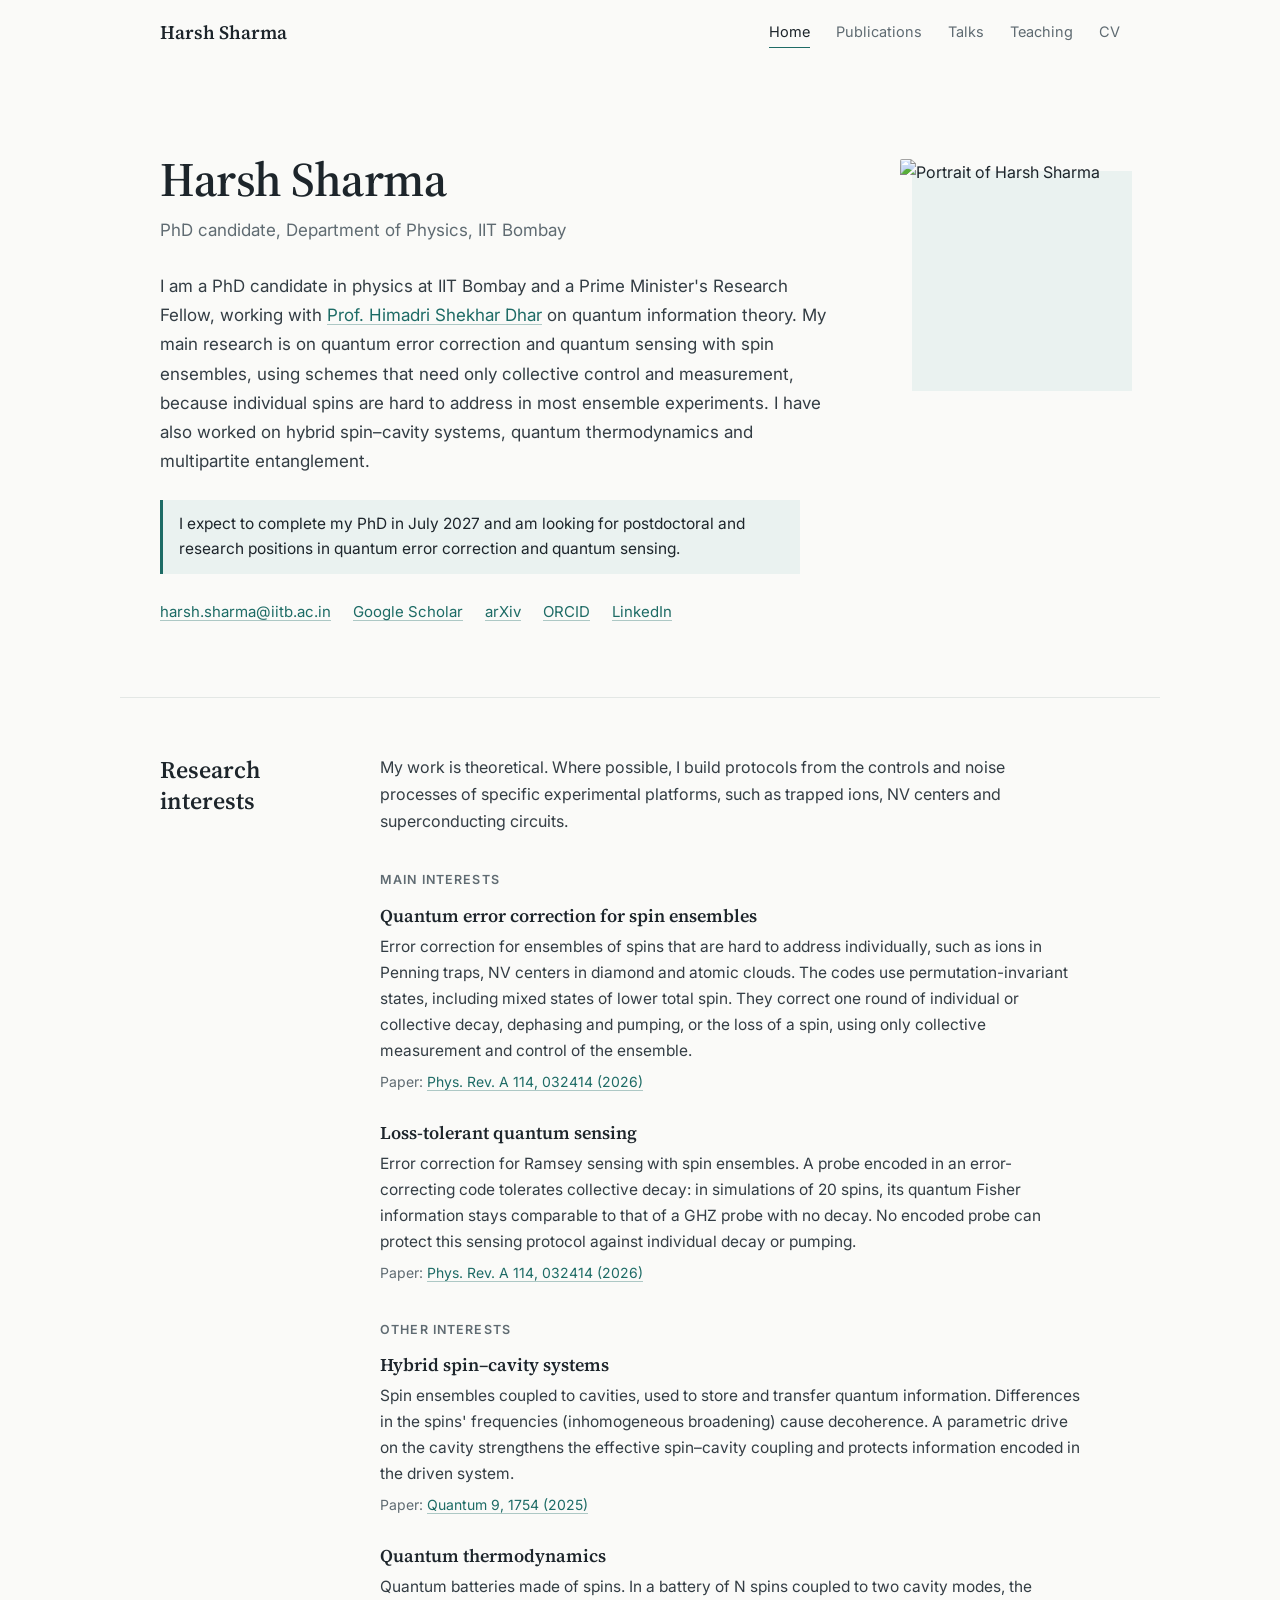
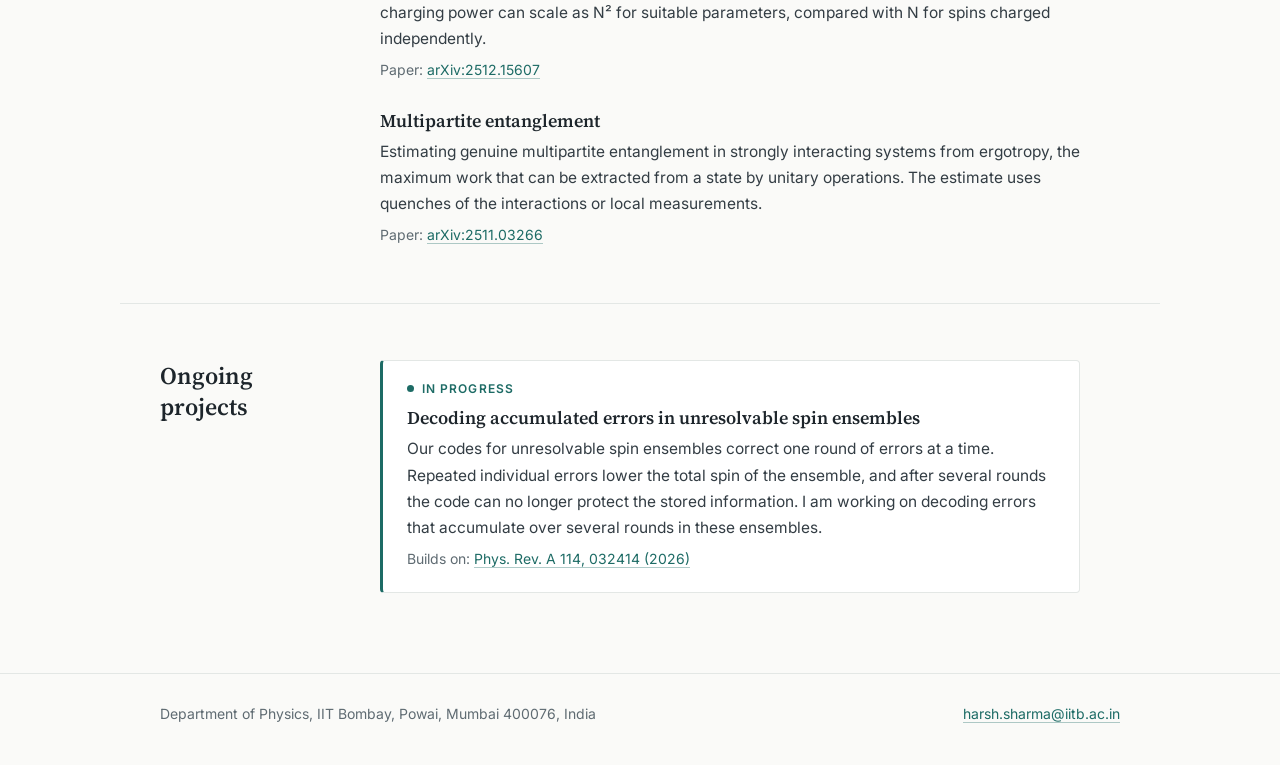
==== index.html @ c67d6343 "Restructure the site into pages and add a downloadable CV - Split the single page into index, public" ====
<!doctype html>
<html lang="en">
<head>
  <meta charset="utf-8">
  <meta name="viewport" content="width=device-width,initial-scale=1">
  <title>Harsh Sharma · Quantum information theory · IIT Bombay</title>
  <meta name="description" content="Harsh Sharma, PhD candidate in physics at IIT Bombay, working in quantum information theory on quantum error correction and quantum sensing with spin ensembles.">
  <link rel="canonical" href="https://harshsharma-q.github.io/portfolio/">
  <meta property="og:type" content="profile">
  <meta property="og:title" content="Harsh Sharma · Quantum information theory">
  <meta property="og:description" content="PhD candidate in physics at IIT Bombay, working on quantum error correction and quantum sensing with spin ensembles.">
  <meta property="og:url" content="https://harshsharma-q.github.io/portfolio/">
  <meta property="og:image" content="https://harshsharma-q.github.io/portfolio/assets/og.png">
  <meta name="twitter:card" content="summary_large_image">
  <link rel="icon" href="assets/harsh-sharma.jpg" type="image/jpeg">
  <link rel="preconnect" href="https://fonts.googleapis.com">
  <link rel="preconnect" href="https://fonts.gstatic.com" crossorigin>
  <link rel="stylesheet" href="https://fonts.googleapis.com/css2?family=Inter:wght@400;500;600&family=Source+Serif+4:opsz,wght@8..60,400;8..60,600&display=swap">
  <link rel="stylesheet" href="assets/site.css?v=20261018b">
  <noscript><style>main.is-loading { opacity: 1; }</style></noscript>
</head>
<body data-page="home">
  <a class="skip-link" href="#main">Skip to content</a>
  <header class="site-header" id="site-header"></header>

  <main id="main" class="is-loading">
    <section class="wrap intro" id="about" aria-labelledby="profile-name">
      <div class="intro-text">
        <h1 id="profile-name">Harsh Sharma</h1>
        <p class="role" id="profile-title">PhD candidate, Department of Physics, IIT Bombay</p>
        <div class="bio" id="profile-bio"></div>
        <p class="availability" id="profile-availability" hidden></p>
        <ul class="profile-links" id="profile-links" aria-label="Contact and profiles"></ul>
      </div>
      <figure class="portrait" id="profile-portrait" hidden><img id="profile-photo" alt="" width="220" height="220"></figure>
    </section>

    <section class="wrap section" id="research" aria-labelledby="research-heading">
      <h2 id="research-heading">Research interests</h2>
      <div class="section-body" id="research-list"></div>
    </section>

    <section class="wrap section" id="projects" aria-labelledby="projects-heading">
      <h2 id="projects-heading">Ongoing projects</h2>
      <div class="section-body" id="project-list"></div>
    </section>
  </main>

  <footer class="site-footer" id="contact"></footer>

  <noscript><p class="wrap noscript">This page needs JavaScript to show its content. Contact: harsh.sharma@iitb.ac.in</p></noscript>
  <script src="assets/content.js?v=20261018b"></script>
  <script src="assets/sheet-config.js?v=20261018b"></script>
  <script src="assets/publications.js?v=20261018b"></script>
  <script src="assets/site-data.js?v=20261018b"></script>
  <script src="assets/site.js?v=20261018b"></script>
</body>
</html>
---- assets/site.css ----
:root {
  --bg: #fafaf8;
  --text: #1d252b;
  --body: #333d44;
  --muted: #5f6b72;
  --line: #e3e7e5;
  --accent: #1d6b65;
  --accent-soft: #eaf2f0;
  --serif: "Source Serif 4", Georgia, "Times New Roman", serif;
  --sans: "Inter", system-ui, -apple-system, "Segoe UI", Roboto, sans-serif;
  --max: 1040px;
  --pad: clamp(20px, 4vw, 40px);
}

* { box-sizing: border-box; }
html { scroll-behavior: smooth; -webkit-text-size-adjust: 100%; }
body { margin: 0; background: var(--bg); color: var(--text); font: 16px/1.65 var(--sans); -webkit-font-smoothing: antialiased; }
[hidden] { display: none !important; }
a { color: var(--accent); text-decoration: underline; text-decoration-color: rgba(29, 107, 101, .35); text-decoration-thickness: 1px; text-underline-offset: 3px; }
a:hover { text-decoration-color: currentColor; }
a:focus-visible, button:focus-visible { outline: 2px solid var(--accent); outline-offset: 3px; border-radius: 2px; }
h1, h2, h3 { margin: 0; color: var(--text); }
.wrap { width: 100%; max-width: var(--max); margin: 0 auto; padding-left: var(--pad); padding-right: var(--pad); }
.skip-link { position: absolute; left: -999px; top: 8px; z-index: 30; padding: 8px 12px; background: var(--text); color: #fff; }
.skip-link:focus { left: 8px; }

/* Header */
.site-header { position: sticky; top: 0; z-index: 20; background: rgba(250, 250, 248, .94); border-bottom: 1px solid transparent; backdrop-filter: saturate(1.2) blur(10px); transition: border-color .2s ease; }
.site-header.scrolled { border-bottom-color: var(--line); }
.header-inner { min-height: 64px; display: flex; flex-wrap: wrap; align-items: center; justify-content: space-between; gap: 6px 24px; }
.site-name { color: var(--text); font: 600 19px/1.2 var(--serif); text-decoration: none; }
.site-header nav { display: flex; flex-wrap: wrap; gap: 4px 26px; }
.site-header nav a { padding: 4px 0; border-bottom: 1.5px solid transparent; color: var(--muted); font-size: 14.5px; text-decoration: none; }
.site-header nav a:hover, .site-header nav a[aria-current] { border-bottom-color: var(--accent); color: var(--text); }

/* Intro */
main { transition: opacity .25s ease; }
main.is-loading { opacity: 0; }
.intro { padding-top: clamp(48px, 8vw, 88px); padding-bottom: clamp(48px, 7vw, 72px); display: grid; grid-template-columns: minmax(0, 1fr) 220px; gap: clamp(36px, 6vw, 72px); align-items: start; }
.intro h1 { font: 600 clamp(36px, 5vw, 48px)/1.1 var(--serif); letter-spacing: -.01em; }
.role { margin: 10px 0 28px; color: var(--muted); font-size: 17px; }
.bio p { max-width: 64ch; margin: 0 0 16px; color: var(--body); font-size: 17px; line-height: 1.72; }
.availability { max-width: 64ch; margin: 24px 0 0; padding: 12px 16px; border-left: 3px solid var(--accent); background: var(--accent-soft); color: var(--text); font-size: 15.5px; line-height: 1.6; }
.profile-links { margin: 26px 0 0; padding: 0; display: flex; flex-wrap: wrap; gap: 8px 22px; list-style: none; font-size: 15px; }
.portrait { position: relative; margin: 6px 0 0; }
.portrait::before { position: absolute; inset: 12px -12px -12px 12px; background: var(--accent-soft); content: ""; }
.portrait img { position: relative; display: block; width: 100%; height: auto; aspect-ratio: 1; object-fit: cover; border-radius: 2px; }

/* Page titles (all pages except home) */
.page-intro { padding-top: clamp(40px, 7vw, 72px); padding-bottom: clamp(32px, 5vw, 48px); }
.page-intro h1 { font: 600 clamp(32px, 4.4vw, 42px)/1.15 var(--serif); letter-spacing: -.01em; }
.page-lead { max-width: 64ch; margin: 14px 0 0; color: var(--muted); font-size: 16px; }
.download-link { display: inline-block; padding: 9px 16px; border: 1px solid var(--accent); border-radius: 3px; font-weight: 500; text-decoration: none; }
.download-link:hover { background: var(--accent-soft); }

/* Sections */
.section { padding-top: 56px; padding-bottom: 56px; display: grid; grid-template-columns: 180px minmax(0, 1fr); gap: 40px; border-top: 1px solid var(--line); scroll-margin-top: 64px; }
.section > h2 { position: sticky; top: 96px; align-self: start; font: 600 24px/1.3 var(--serif); }
.subhead { margin: 36px 0 14px; color: var(--muted); font: 600 12.5px/1.4 var(--sans); letter-spacing: .09em; text-transform: uppercase; }
.section-body > .subhead:first-child { margin-top: 0; }
.lead, .section-lead { max-width: 68ch; margin: 0 0 8px; color: var(--body); font-size: 16px; line-height: 1.7; }
.section-lead { margin-bottom: 16px; color: var(--muted); font-size: 15.5px; }
.placeholder-note { margin: 0; color: var(--muted); font-style: italic; }
.entry-year { color: var(--muted); font-size: 14px; font-variant-numeric: tabular-nums; }
.entry-links { display: inline-flex; flex-wrap: wrap; gap: 4px 16px; font-size: 14px; }
.entry-links a, .link-button { white-space: nowrap; }
.link-button { padding: 0; border: 0; background: none; color: var(--accent); font: inherit; font-size: 14px; text-decoration: underline; text-decoration-color: rgba(29, 107, 101, .35); text-underline-offset: 3px; cursor: pointer; }
.link-button:hover { text-decoration-color: currentColor; }

/* Research interests and ongoing projects */
.interest, .project { max-width: 70ch; }
.interest + .interest { margin-top: 26px; }
.project { padding: 20px 24px 22px; border: 1px solid var(--line); border-left: 3px solid var(--accent); border-radius: 4px; background: #fff; }
.project + .project { margin-top: 16px; }
.project .project-status { display: flex; align-items: center; gap: 8px; margin: 0 0 8px; color: var(--accent); font: 600 12px/1.4 var(--sans); letter-spacing: .09em; text-transform: uppercase; }
.project .project-status::before { width: 7px; height: 7px; border-radius: 50%; background: currentColor; content: ""; }
.interest h3, .interest h4, .project h3 { margin: 0; color: var(--text); font: 600 18px/1.4 var(--serif); }
.interest p, .project p { margin: 6px 0 0; color: var(--body); font-size: 15.5px; line-height: 1.68; }
.interest .refs, .project .refs { color: var(--muted); font-size: 14px; }

/* Publications */
.entry { display: grid; grid-template-columns: 56px minmax(0, 1fr); gap: 16px; }
.pub { padding-bottom: 28px; margin-bottom: 28px; border-bottom: 1px solid var(--line); }
.pub:last-child { margin-bottom: 0; padding-bottom: 0; border-bottom: 0; }
.pub .entry-year { padding-top: 3px; }
.pub h3 { font: 600 19.5px/1.38 var(--serif); }
.pub h3 a { color: var(--text); text-decoration: none; }
.pub h3 a:hover { color: var(--accent); }
.pub-authors { margin: 6px 0 0; color: var(--muted); font-size: 15px; }
.pub-authors strong { color: var(--text); font-weight: 600; }
.pub-venue { margin: 2px 0 0; color: var(--muted); font-size: 15px; font-style: italic; }
.pub-summary { max-width: 70ch; margin: 12px 0 0; color: var(--body); font-size: 15.5px; line-height: 1.68; }
.pub .entry-links { margin: 10px 0 0; display: flex; }

/* Talks */
.talk + .talk { margin-top: 26px; }
.talk h3 { font: 600 18px/1.4 var(--serif); }
.talk ul, .compact { margin: 8px 0 0; padding: 0; list-style: none; }
.talk li, .compact li { padding: 6px 0; display: grid; grid-template-columns: 56px minmax(0, 1fr); gap: 16px; color: var(--body); font-size: 15.5px; line-height: 1.55; }
.talk li .entry-links { margin-left: 10px; }
.compact li small { display: block; margin-top: 2px; color: var(--muted); font-size: 14.5px; }
.compact.dated li { grid-template-columns: 120px minmax(0, 1fr); padding: 8px 0; }

/* Footer */
.site-footer { margin-top: 24px; border-top: 1px solid var(--line); }
.footer-inner { padding-top: 28px; padding-bottom: 40px; display: flex; flex-wrap: wrap; justify-content: space-between; gap: 8px 32px; color: var(--muted); font-size: 14px; }
.footer-inner p { margin: 0; }
.noscript { padding-top: 24px; color: var(--muted); }

@media (max-width: 860px) {
  .intro { grid-template-columns: 1fr; }
  .portrait { order: -1; width: 150px; }
  .portrait::before { inset: 8px -8px -8px 8px; }
  .section { grid-template-columns: 1fr; gap: 22px; padding-top: 44px; padding-bottom: 44px; }
  .section > h2 { position: static; }
}

@media (max-width: 560px) {
  .site-header { position: static; }
  .header-inner { min-height: 0; padding-top: 14px; padding-bottom: 6px; }
  .site-name { display: none; }
  .site-header nav { gap: 4px 20px; }
  .intro { padding-top: 28px; }
  .page-intro { padding-top: 28px; }
  .portrait { width: 120px; }
  .bio p { font-size: 16.5px; }
  .project { padding: 16px 18px 18px; }
  .entry, .talk li, .compact li, .compact.dated li { grid-template-columns: 1fr; gap: 2px; }
  .talk li .entry-links { margin-left: 0; display: flex; margin-top: 2px; }
}

@media (prefers-reduced-motion: reduce) {
  html { scroll-behavior: auto; }
  main, .site-header { transition: none; }
}

@media print {
  .site-header, .skip-link, .pub .entry-links, .talk .entry-links, .link-button, .download-link, [data-cv-item] { display: none !important; }
  main.is-loading { opacity: 1; }
  .section { break-inside: avoid-page; }
  a { color: inherit; text-decoration: none; }
}
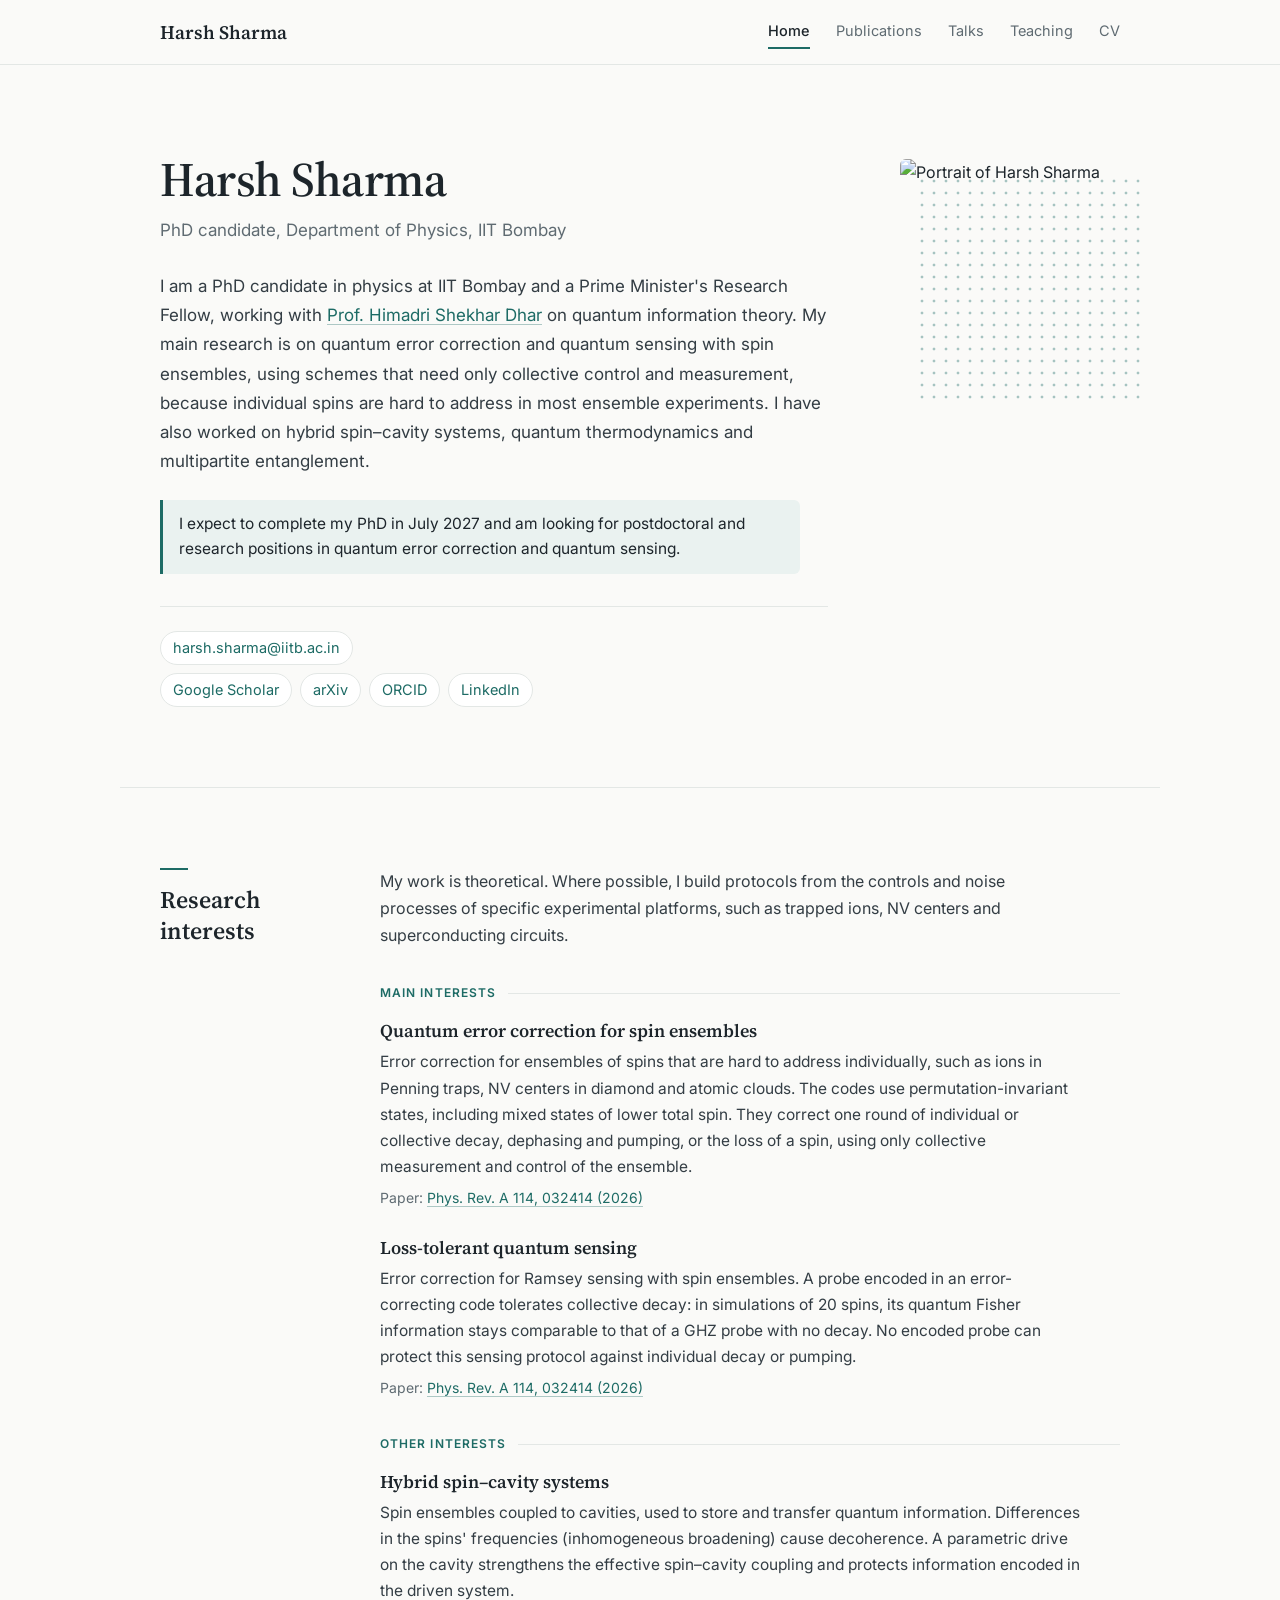
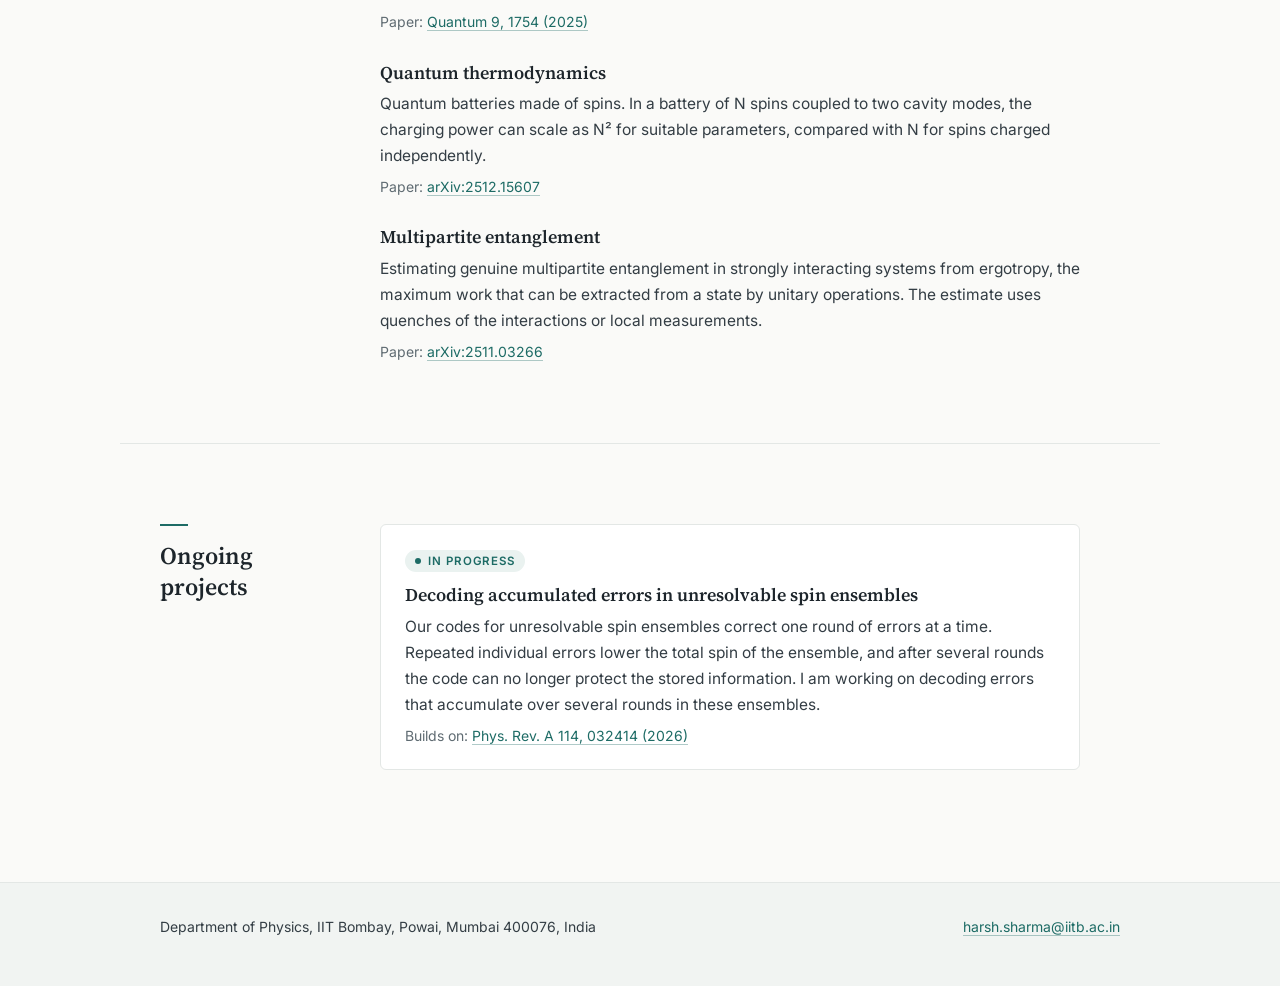
==== commit 8bef0641: "Add teaching, research visits, domain URLs and a light design pass - Teaching: one "Teaching assista" ====
--- a/index.html
+++ b/index.html
@@ -5,18 +5,18 @@
   <meta name="viewport" content="width=device-width,initial-scale=1">
   <title>Harsh Sharma · Quantum information theory · IIT Bombay</title>
   <meta name="description" content="Harsh Sharma, PhD candidate in physics at IIT Bombay, working in quantum information theory on quantum error correction and quantum sensing with spin ensembles.">
-  <link rel="canonical" href="https://harshsharma-q.github.io/portfolio/">
+  <link rel="canonical" href="https://harsh-sharma.in/">
   <meta property="og:type" content="profile">
   <meta property="og:title" content="Harsh Sharma · Quantum information theory">
   <meta property="og:description" content="PhD candidate in physics at IIT Bombay, working on quantum error correction and quantum sensing with spin ensembles.">
-  <meta property="og:url" content="https://harshsharma-q.github.io/portfolio/">
-  <meta property="og:image" content="https://harshsharma-q.github.io/portfolio/assets/og.png">
+  <meta property="og:url" content="https://harsh-sharma.in/">
+  <meta property="og:image" content="https://harsh-sharma.in/assets/og.png">
   <meta name="twitter:card" content="summary_large_image">
   <link rel="icon" href="assets/harsh-sharma.jpg" type="image/jpeg">
   <link rel="preconnect" href="https://fonts.googleapis.com">
   <link rel="preconnect" href="https://fonts.gstatic.com" crossorigin>
   <link rel="stylesheet" href="https://fonts.googleapis.com/css2?family=Inter:wght@400;500;600&family=Source+Serif+4:opsz,wght@8..60,400;8..60,600&display=swap">
-  <link rel="stylesheet" href="assets/site.css?v=20261018b">
+  <link rel="stylesheet" href="assets/site.css?v=20261018d">
   <noscript><style>main.is-loading { opacity: 1; }</style></noscript>
 </head>
 <body data-page="home">
@@ -49,10 +49,10 @@
   <footer class="site-footer" id="contact"></footer>
 
   <noscript><p class="wrap noscript">This page needs JavaScript to show its content. Contact: harsh.sharma@iitb.ac.in</p></noscript>
-  <script src="assets/content.js?v=20261018b"></script>
-  <script src="assets/sheet-config.js?v=20261018b"></script>
-  <script src="assets/publications.js?v=20261018b"></script>
-  <script src="assets/site-data.js?v=20261018b"></script>
-  <script src="assets/site.js?v=20261018b"></script>
+  <script src="assets/content.js?v=20261018d"></script>
+  <script src="assets/sheet-config.js?v=20261018d"></script>
+  <script src="assets/publications.js?v=20261018d"></script>
+  <script src="assets/site-data.js?v=20261018d"></script>
+  <script src="assets/site.js?v=20261018d"></script>
 </body>
 </html>
--- a/assets/site.css
+++ b/assets/site.css
@@ -1,13 +1,26 @@
 :root {
   --bg: #fafaf8;
+  --surface: #fff;
+  --band: #f1f4f2;
   --text: #1d252b;
   --body: #333d44;
   --muted: #5f6b72;
   --line: #e3e7e5;
+  --line-strong: #cfd8d5;
   --accent: #1d6b65;
   --accent-soft: #eaf2f0;
   --serif: "Source Serif 4", Georgia, "Times New Roman", serif;
   --sans: "Inter", system-ui, -apple-system, "Segoe UI", Roboto, sans-serif;
+  --radius: 6px;
+  /* Spacing scale; sections and cards use these so the pages keep one rhythm. */
+  --s1: 4px;
+  --s2: 8px;
+  --s3: 12px;
+  --s4: 16px;
+  --s5: 24px;
+  --s6: 32px;
+  --s7: 48px;
+  --section-y: clamp(48px, 7vw, 80px);
   --max: 1040px;
   --pad: clamp(20px, 4vw, 40px);
 }
@@ -16,7 +29,7 @@
 html { scroll-behavior: smooth; -webkit-text-size-adjust: 100%; }
 body { margin: 0; background: var(--bg); color: var(--text); font: 16px/1.65 var(--sans); -webkit-font-smoothing: antialiased; }
 [hidden] { display: none !important; }
-a { color: var(--accent); text-decoration: underline; text-decoration-color: rgba(29, 107, 101, .35); text-decoration-thickness: 1px; text-underline-offset: 3px; }
+a { color: var(--accent); text-decoration: underline; text-decoration-color: rgba(29, 107, 101, .35); text-decoration-thickness: 1px; text-underline-offset: 3px; transition: color .15s ease, text-decoration-color .15s ease, background-color .15s ease, border-color .15s ease; }
 a:hover { text-decoration-color: currentColor; }
 a:focus-visible, button:focus-visible { outline: 2px solid var(--accent); outline-offset: 3px; border-radius: 2px; }
 h1, h2, h3 { margin: 0; color: var(--text); }
@@ -24,64 +37,87 @@
 .skip-link { position: absolute; left: -999px; top: 8px; z-index: 30; padding: 8px 12px; background: var(--text); color: #fff; }
 .skip-link:focus { left: 8px; }
 
-/* Header */
-.site-header { position: sticky; top: 0; z-index: 20; background: rgba(250, 250, 248, .94); border-bottom: 1px solid transparent; backdrop-filter: saturate(1.2) blur(10px); transition: border-color .2s ease; }
-.site-header.scrolled { border-bottom-color: var(--line); }
+/* Header: hairline rule, name, navigation */
+.site-header { position: sticky; top: 0; z-index: 20; background: rgba(250, 250, 248, .94); border-bottom: 1px solid var(--line); backdrop-filter: saturate(1.2) blur(10px); transition: box-shadow .2s ease; }
+.site-header.scrolled { box-shadow: 0 1px 10px rgba(29, 37, 43, .05); }
 .header-inner { min-height: 64px; display: flex; flex-wrap: wrap; align-items: center; justify-content: space-between; gap: 6px 24px; }
 .site-name { color: var(--text); font: 600 19px/1.2 var(--serif); text-decoration: none; }
+.site-name:hover { color: var(--accent); }
 .site-header nav { display: flex; flex-wrap: wrap; gap: 4px 26px; }
-.site-header nav a { padding: 4px 0; border-bottom: 1.5px solid transparent; color: var(--muted); font-size: 14.5px; text-decoration: none; }
-.site-header nav a:hover, .site-header nav a[aria-current] { border-bottom-color: var(--accent); color: var(--text); }
+.site-header nav a { padding: 4px 0; border-bottom: 2px solid transparent; color: var(--muted); font-size: 14.5px; text-decoration: none; }
+.site-header nav a:hover { border-bottom-color: var(--line-strong); color: var(--text); }
+.site-header nav a[aria-current] { border-bottom-color: var(--accent); color: var(--text); font-weight: 500; }
 
 /* Intro */
 main { transition: opacity .25s ease; }
 main.is-loading { opacity: 0; }
-.intro { padding-top: clamp(48px, 8vw, 88px); padding-bottom: clamp(48px, 7vw, 72px); display: grid; grid-template-columns: minmax(0, 1fr) 220px; gap: clamp(36px, 6vw, 72px); align-items: start; }
+.intro { padding-top: clamp(48px, 8vw, 88px); padding-bottom: var(--section-y); display: grid; grid-template-columns: minmax(0, 1fr) 220px; gap: clamp(36px, 6vw, 72px); align-items: start; }
 .intro h1 { font: 600 clamp(36px, 5vw, 48px)/1.1 var(--serif); letter-spacing: -.01em; }
 .role { margin: 10px 0 28px; color: var(--muted); font-size: 17px; }
-.bio p { max-width: 64ch; margin: 0 0 16px; color: var(--body); font-size: 17px; line-height: 1.72; }
-.availability { max-width: 64ch; margin: 24px 0 0; padding: 12px 16px; border-left: 3px solid var(--accent); background: var(--accent-soft); color: var(--text); font-size: 15.5px; line-height: 1.6; }
-.profile-links { margin: 26px 0 0; padding: 0; display: flex; flex-wrap: wrap; gap: 8px 22px; list-style: none; font-size: 15px; }
+.bio p { max-width: 64ch; margin: 0 0 var(--s4); color: var(--body); font-size: 17px; line-height: 1.72; }
+.availability { max-width: 64ch; margin: var(--s5) 0 0; padding: var(--s3) var(--s4); border-left: 3px solid var(--accent); border-radius: 0 var(--radius) var(--radius) 0; background: var(--accent-soft); color: var(--text); font-size: 15.5px; line-height: 1.6; }
+.profile-links { margin: var(--s6) 0 0; padding: var(--s5) 0 0; display: flex; flex-wrap: wrap; gap: var(--s1) var(--s2); border-top: 1px solid var(--line); list-style: none; font-size: 14.5px; }
+/* Email and CV on the first row, the profiles on the next. The empty item breaks the line;
+   the 4px row gap on each side of it adds up to the 8px spacing between chips. */
+.profile-links::after { flex-basis: 100%; order: 1; content: ""; }
+.profile-links [data-cv-item] ~ li { order: 2; }
+.profile-links a { display: inline-block; padding: var(--s1) var(--s3); border: 1px solid var(--line); border-radius: 999px; background: var(--surface); text-decoration: none; }
+.profile-links a:hover { border-color: var(--accent); background: var(--accent-soft); }
+/* A lattice of teal dots behind the portrait. */
 .portrait { position: relative; margin: 6px 0 0; }
-.portrait::before { position: absolute; inset: 12px -12px -12px 12px; background: var(--accent-soft); content: ""; }
-.portrait img { position: relative; display: block; width: 100%; height: auto; aspect-ratio: 1; object-fit: cover; border-radius: 2px; }
+.portrait::before { position: absolute; inset: 18px -22px -22px 18px; background: radial-gradient(circle, rgba(29, 107, 101, .38) 1.2px, transparent 1.7px) -2px -2px / 12px 12px; content: ""; }
+.portrait img { position: relative; display: block; width: 100%; height: auto; aspect-ratio: 1; object-fit: cover; border-radius: var(--radius); }
 
 /* Page titles (all pages except home) */
 .page-intro { padding-top: clamp(40px, 7vw, 72px); padding-bottom: clamp(32px, 5vw, 48px); }
-.page-intro h1 { font: 600 clamp(32px, 4.4vw, 42px)/1.15 var(--serif); letter-spacing: -.01em; }
+.page-intro h1 { font: 600 clamp(36px, 5vw, 46px)/1.12 var(--serif); letter-spacing: -.01em; }
 .page-lead { max-width: 64ch; margin: 14px 0 0; color: var(--muted); font-size: 16px; }
-.download-link { display: inline-block; padding: 9px 16px; border: 1px solid var(--accent); border-radius: 3px; font-weight: 500; text-decoration: none; }
-.download-link:hover { background: var(--accent-soft); }
-
-/* Sections */
-.section { padding-top: 56px; padding-bottom: 56px; display: grid; grid-template-columns: 180px minmax(0, 1fr); gap: 40px; border-top: 1px solid var(--line); scroll-margin-top: 64px; }
+.download-link { display: inline-block; padding: 9px var(--s4); border: 1px solid var(--accent); border-radius: var(--radius); background: var(--surface); font-weight: 500; text-decoration: none; }
+.download-link:hover { background: var(--accent); color: #fff; }
+
+/* Sections: a short teal rule marks each heading */
+.section { padding-top: var(--section-y); padding-bottom: var(--section-y); display: grid; grid-template-columns: 180px minmax(0, 1fr); gap: 40px; border-top: 1px solid var(--line); scroll-margin-top: 64px; }
 .section > h2 { position: sticky; top: 96px; align-self: start; font: 600 24px/1.3 var(--serif); }
-.subhead { margin: 36px 0 14px; color: var(--muted); font: 600 12.5px/1.4 var(--sans); letter-spacing: .09em; text-transform: uppercase; }
+.section > h2::before { display: block; width: 28px; height: 2px; margin: 0 0 14px; background: var(--accent); content: ""; }
+.subhead { margin: 36px 0 var(--s4); display: flex; align-items: center; gap: var(--s3); color: var(--accent); font: 600 12px/1.4 var(--sans); letter-spacing: .09em; text-transform: uppercase; }
+.subhead::after { flex: 1; height: 1px; background: var(--line); content: ""; }
 .section-body > .subhead:first-child { margin-top: 0; }
-.lead, .section-lead { max-width: 68ch; margin: 0 0 8px; color: var(--body); font-size: 16px; line-height: 1.7; }
-.section-lead { margin-bottom: 16px; color: var(--muted); font-size: 15.5px; }
+.lead, .section-lead { max-width: 68ch; margin: 0 0 var(--s2); color: var(--body); font-size: 16px; line-height: 1.7; }
+.section-lead { margin-bottom: 20px; color: var(--muted); font-size: 15.5px; }
 .placeholder-note { margin: 0; color: var(--muted); font-style: italic; }
-.entry-year { color: var(--muted); font-size: 14px; font-variant-numeric: tabular-nums; }
-.entry-links { display: inline-flex; flex-wrap: wrap; gap: 4px 16px; font-size: 14px; }
-.entry-links a, .link-button { white-space: nowrap; }
-.link-button { padding: 0; border: 0; background: none; color: var(--accent); font: inherit; font-size: 14px; text-decoration: underline; text-decoration-color: rgba(29, 107, 101, .35); text-underline-offset: 3px; cursor: pointer; }
-.link-button:hover { text-decoration-color: currentColor; }
+.teaching-group + .teaching-group { margin-top: var(--s6); }
+.teaching-group h3 { margin: 0 0 var(--s3); color: var(--text); font: 600 18px/1.4 var(--serif); }
+.teaching-group h3 + .section-lead { margin: calc(-1 * var(--s2)) 0 var(--s3); }
+.entry-year { color: var(--muted); font-size: 14px; font-weight: 500; font-variant-numeric: tabular-nums; }
+
+/* Pills (categorical labels: talk type, project status) and link buttons */
+.pill { display: inline-block; padding: 1px var(--s2); border-radius: 999px; background: var(--accent-soft); color: var(--accent); font-size: 12.5px; font-weight: 500; line-height: 1.6; letter-spacing: .01em; white-space: nowrap; }
+.entry-links { display: inline-flex; flex-wrap: wrap; gap: 6px; font-size: 13px; }
+.entry-links a, .link-button { display: inline-block; padding: 2px 10px; border: 1px solid var(--line); border-radius: 4px; background: var(--surface); color: var(--accent); font: 500 13px/1.6 var(--sans); text-decoration: none; white-space: nowrap; cursor: pointer; transition: background-color .15s ease, border-color .15s ease; }
+.entry-links a:hover, .link-button:hover { border-color: var(--accent); background: var(--accent-soft); }
+.entry-links a:focus-visible, .link-button:focus-visible { border-radius: 4px; }
+.profile-links a:focus-visible { border-radius: 999px; }
+.download-link:focus-visible { border-radius: var(--radius); }
+
+/* Cards: one white card per publication list, talk group, project or dated list */
+.pub-list, .talk, .project, .compact { border: 1px solid var(--line); border-radius: var(--radius); background: var(--surface); }
 
 /* Research interests and ongoing projects */
 .interest, .project { max-width: 70ch; }
 .interest + .interest { margin-top: 26px; }
-.project { padding: 20px 24px 22px; border: 1px solid var(--line); border-left: 3px solid var(--accent); border-radius: 4px; background: #fff; }
-.project + .project { margin-top: 16px; }
-.project .project-status { display: flex; align-items: center; gap: 8px; margin: 0 0 8px; color: var(--accent); font: 600 12px/1.4 var(--sans); letter-spacing: .09em; text-transform: uppercase; }
-.project .project-status::before { width: 7px; height: 7px; border-radius: 50%; background: currentColor; content: ""; }
+.project { padding: 20px var(--s5) 22px; }
+.project + .project { margin-top: var(--s4); }
+.project .project-status { display: inline-flex; align-items: center; gap: 7px; margin: 0 0 10px; padding: 2px 10px; border-radius: 999px; background: var(--accent-soft); color: var(--accent); font: 600 11.5px/1.6 var(--sans); letter-spacing: .08em; text-transform: uppercase; }
+.project .project-status::before { width: 6px; height: 6px; border-radius: 50%; background: currentColor; content: ""; }
 .interest h3, .interest h4, .project h3 { margin: 0; color: var(--text); font: 600 18px/1.4 var(--serif); }
 .interest p, .project p { margin: 6px 0 0; color: var(--body); font-size: 15.5px; line-height: 1.68; }
 .interest .refs, .project .refs { color: var(--muted); font-size: 14px; }
 
-/* Publications */
-.entry { display: grid; grid-template-columns: 56px minmax(0, 1fr); gap: 16px; }
-.pub { padding-bottom: 28px; margin-bottom: 28px; border-bottom: 1px solid var(--line); }
-.pub:last-child { margin-bottom: 0; padding-bottom: 0; border-bottom: 0; }
+/* Publications: rows divided by hairlines inside one card */
+.pub-list { padding: 0 var(--s5); }
+.entry { display: grid; grid-template-columns: 56px minmax(0, 1fr); gap: var(--s4); }
+.pub { padding: var(--s5) 0; }
+.pub + .pub { border-top: 1px solid var(--line); }
 .pub .entry-year { padding-top: 3px; }
 .pub h3 { font: 600 19.5px/1.38 var(--serif); }
 .pub h3 a { color: var(--text); text-decoration: none; }
@@ -89,54 +125,77 @@
 .pub-authors { margin: 6px 0 0; color: var(--muted); font-size: 15px; }
 .pub-authors strong { color: var(--text); font-weight: 600; }
 .pub-venue { margin: 2px 0 0; color: var(--muted); font-size: 15px; font-style: italic; }
-.pub-summary { max-width: 70ch; margin: 12px 0 0; color: var(--body); font-size: 15.5px; line-height: 1.68; }
-.pub .entry-links { margin: 10px 0 0; display: flex; }
-
-/* Talks */
-.talk + .talk { margin-top: 26px; }
+.pub .entry-links { margin: 14px 0 0; display: flex; }
+
+/* Talks: year, type pill, event, links */
+.talk { padding: 20px var(--s5) var(--s4); }
+.talk + .talk { margin-top: var(--s4); }
 .talk h3 { font: 600 18px/1.4 var(--serif); }
-.talk ul, .compact { margin: 8px 0 0; padding: 0; list-style: none; }
-.talk li, .compact li { padding: 6px 0; display: grid; grid-template-columns: 56px minmax(0, 1fr); gap: 16px; color: var(--body); font-size: 15.5px; line-height: 1.55; }
-.talk li .entry-links { margin-left: 10px; }
+.talk ul { margin: 10px 0 0; padding: 0; list-style: none; }
+.talk li, .compact li { padding: 6px 0; display: grid; grid-template-columns: 56px minmax(0, 1fr); gap: var(--s4); color: var(--body); font-size: 15.5px; line-height: 1.55; }
+.talk li { grid-template-columns: 56px 60px minmax(0, 1fr) auto; column-gap: var(--s3); }
+.talk li .entry-year { padding-top: 2px; }
+.talk li .pill { vertical-align: 1px; }
+.talk li .entry-links { align-self: start; justify-content: flex-end; }
+
+/* Dated lists (schools, teaching, CV): one card, rows divided by hairlines */
+.compact { margin: 0; padding: var(--s1) var(--s5); list-style: none; }
+.compact li { padding: 14px 0; }
+.compact li + li { border-top: 1px solid var(--line); }
+.compact li .entry-year { padding-top: 1px; }
 .compact li small { display: block; margin-top: 2px; color: var(--muted); font-size: 14.5px; }
-.compact.dated li { grid-template-columns: 120px minmax(0, 1fr); padding: 8px 0; }
-
-/* Footer */
-.site-footer { margin-top: 24px; border-top: 1px solid var(--line); }
-.footer-inner { padding-top: 28px; padding-bottom: 40px; display: flex; flex-wrap: wrap; justify-content: space-between; gap: 8px 32px; color: var(--muted); font-size: 14px; }
+.compact.dated li { grid-template-columns: 128px minmax(0, 1fr); }
+
+/* Footer band */
+.site-footer { margin-top: var(--s6); border-top: 1px solid var(--line); background: var(--band); }
+.footer-inner { padding-top: var(--s6); padding-bottom: var(--s7); display: flex; flex-wrap: wrap; justify-content: space-between; gap: var(--s2) var(--s6); color: var(--body); font-size: 14px; }
 .footer-inner p { margin: 0; }
-.noscript { padding-top: 24px; color: var(--muted); }
+.noscript { padding-top: var(--s5); color: var(--muted); }
 
 @media (max-width: 860px) {
   .intro { grid-template-columns: 1fr; }
   .portrait { order: -1; width: 150px; }
-  .portrait::before { inset: 8px -8px -8px 8px; }
-  .section { grid-template-columns: 1fr; gap: 22px; padding-top: 44px; padding-bottom: 44px; }
+  .portrait::before { inset: 12px -14px -14px 12px; }
+  .section { grid-template-columns: 1fr; gap: var(--s5); }
   .section > h2 { position: static; }
 }
 
 @media (max-width: 560px) {
   .site-header { position: static; }
-  .header-inner { min-height: 0; padding-top: 14px; padding-bottom: 6px; }
-  .site-name { display: none; }
-  .site-header nav { gap: 4px 20px; }
-  .intro { padding-top: 28px; }
-  .page-intro { padding-top: 28px; }
+  .header-inner { min-height: 0; padding-top: 14px; padding-bottom: var(--s2); }
+  .site-header nav { gap: var(--s1) 20px; }
+  .intro, .page-intro { padding-top: 28px; }
   .portrait { width: 120px; }
+  .portrait::before { inset: 10px -12px -12px 10px; }
   .bio p { font-size: 16.5px; }
-  .project { padding: 16px 18px 18px; }
-  .entry, .talk li, .compact li, .compact.dated li { grid-template-columns: 1fr; gap: 2px; }
-  .talk li .entry-links { margin-left: 0; display: flex; margin-top: 2px; }
+  /* Email and CV each on their own row, the profiles in two even columns. */
+  .profile-links { display: grid; grid-template-columns: repeat(2, minmax(0, 1fr)); gap: var(--s2) var(--s3); }
+  .profile-links::after { content: none; }
+  .profile-links li:first-child, .profile-links [data-cv-item] { grid-column: 1 / -1; }
+  .profile-links a { max-width: 100%; }
+  .project, .talk { padding: var(--s4) 14px; }
+  .pub-list { padding: 0 14px; }
+  .compact { padding: 2px 14px; }
+  .pub { padding: 18px 0; }
+  .entry, .compact li, .compact.dated li { grid-template-columns: 1fr; gap: var(--s1); }
+  .pub .entry-links { margin-top: var(--s3); }
+  .talk li { padding: var(--s2) 0; grid-template-columns: auto minmax(0, 1fr); gap: var(--s1) 10px; }
+  .talk li > :nth-child(n + 3) { grid-column: 1 / -1; }
+  .talk li .entry-links { margin-top: var(--s1); justify-content: flex-start; }
 }
 
 @media (prefers-reduced-motion: reduce) {
   html { scroll-behavior: auto; }
-  main, .site-header { transition: none; }
+  main, .site-header, a, .entry-links a, .link-button { transition: none; }
 }
 
 @media print {
   .site-header, .skip-link, .pub .entry-links, .talk .entry-links, .link-button, .download-link, [data-cv-item] { display: none !important; }
   main.is-loading { opacity: 1; }
   .section { break-inside: avoid-page; }
+  .section > h2::before, .portrait::before { display: none; }
+  .pub-list, .talk, .project, .compact { border: 0; padding-left: 0; padding-right: 0; background: none; }
+  .pill, .project .project-status { padding: 0; background: none; color: var(--muted); }
+  .site-footer { background: none; }
   a { color: inherit; text-decoration: none; }
 }
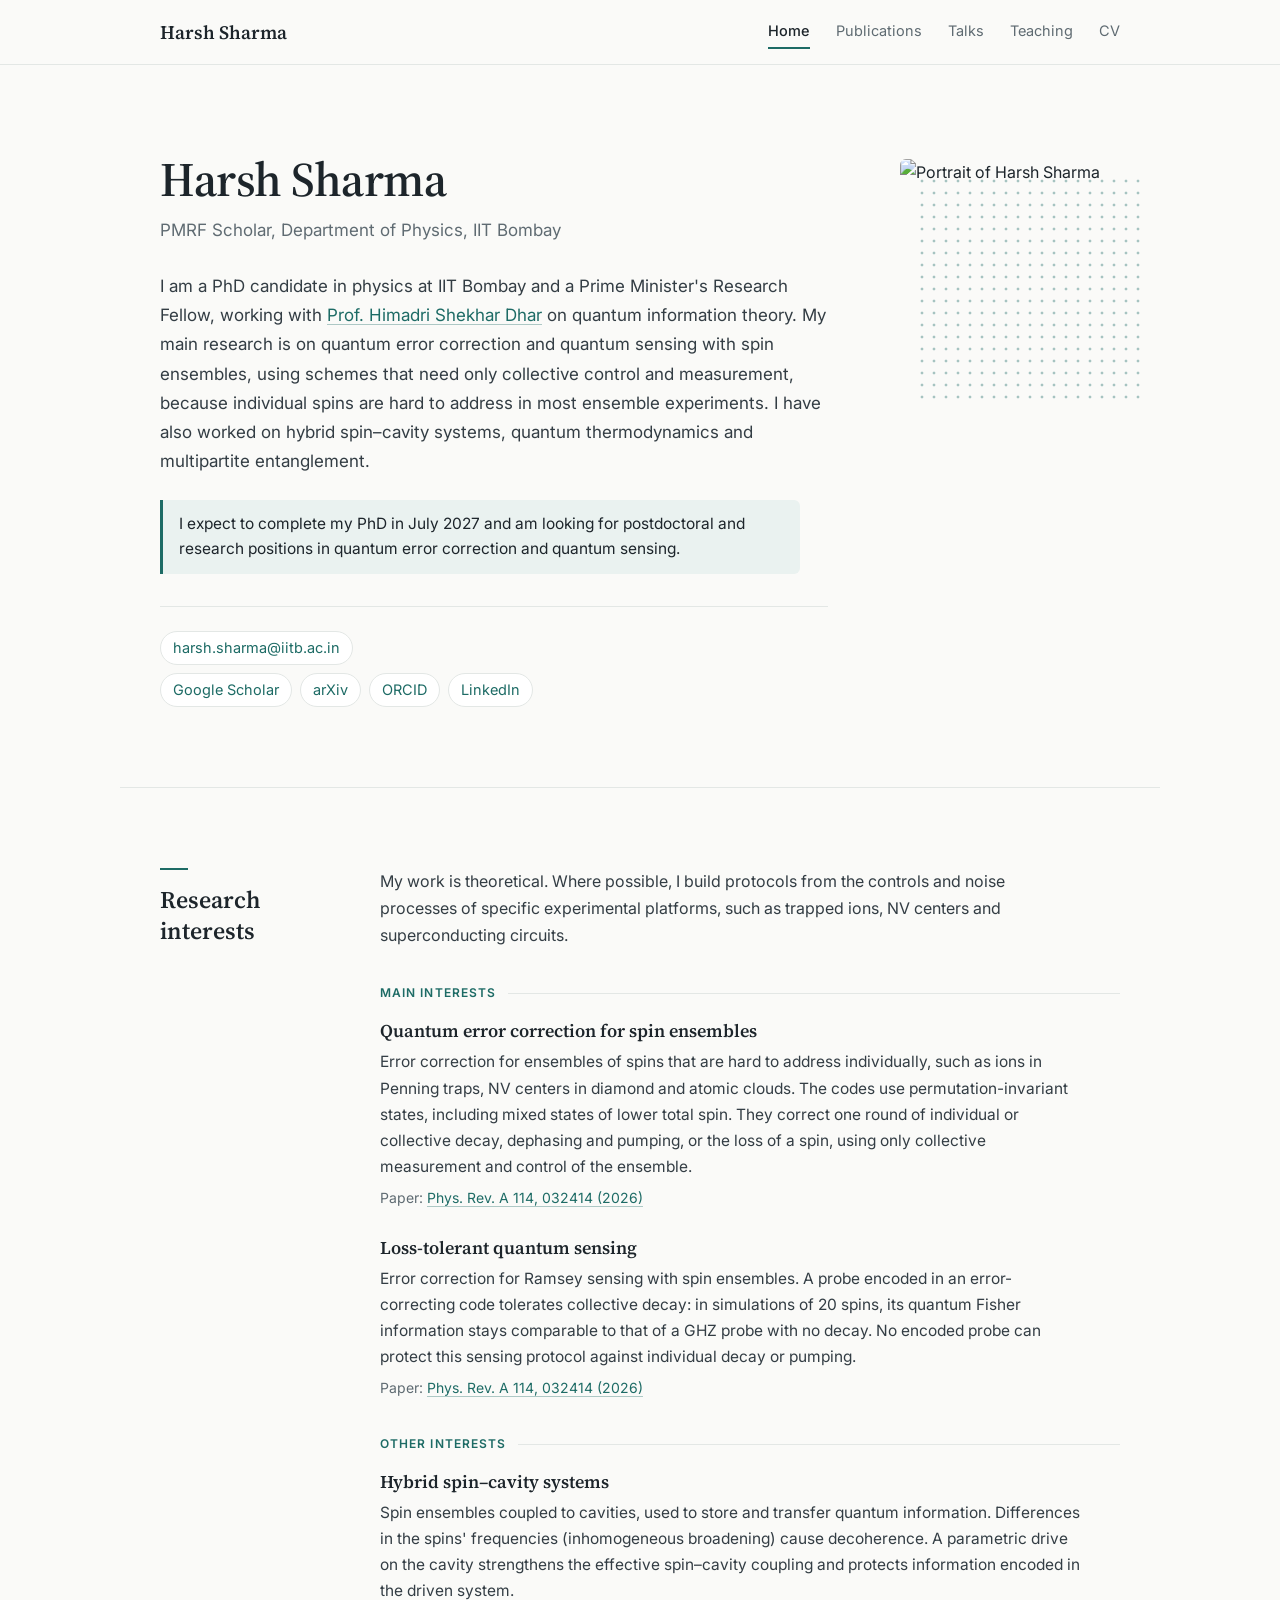
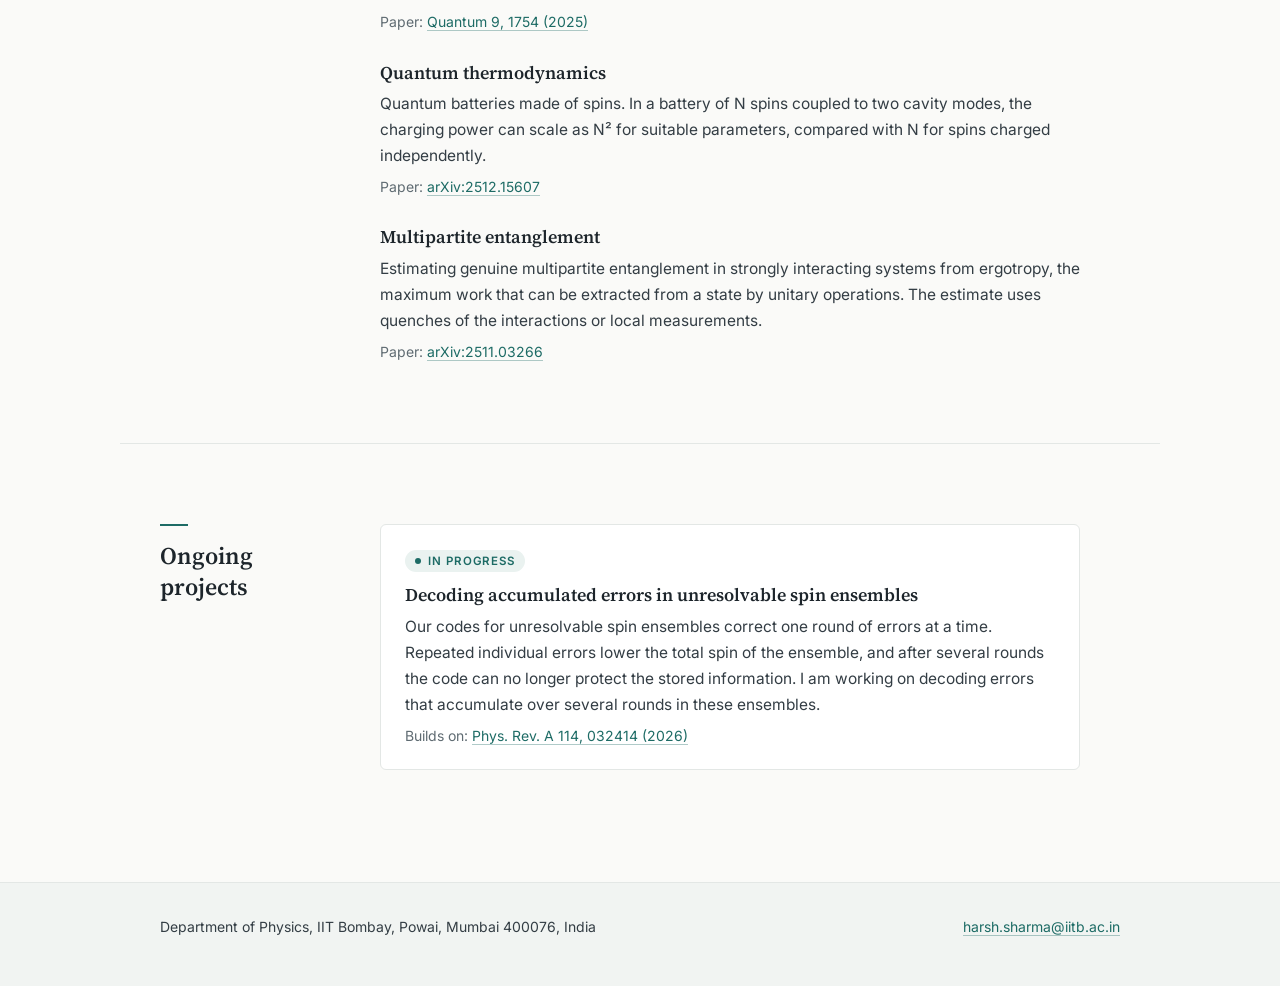
==== commit 201771db: "Use the PMRF Scholar title in the bundled profile Matches the Profile tab of the Sheet.  Co-Authored" ====
--- a/index.html
+++ b/index.html
@@ -16,7 +16,7 @@
   <link rel="preconnect" href="https://fonts.googleapis.com">
   <link rel="preconnect" href="https://fonts.gstatic.com" crossorigin>
   <link rel="stylesheet" href="https://fonts.googleapis.com/css2?family=Inter:wght@400;500;600&family=Source+Serif+4:opsz,wght@8..60,400;8..60,600&display=swap">
-  <link rel="stylesheet" href="assets/site.css?v=20261018d">
+  <link rel="stylesheet" href="assets/site.css?v=20261018e">
   <noscript><style>main.is-loading { opacity: 1; }</style></noscript>
 </head>
 <body data-page="home">
@@ -27,7 +27,7 @@
     <section class="wrap intro" id="about" aria-labelledby="profile-name">
       <div class="intro-text">
         <h1 id="profile-name">Harsh Sharma</h1>
-        <p class="role" id="profile-title">PhD candidate, Department of Physics, IIT Bombay</p>
+        <p class="role" id="profile-title">PMRF Scholar, Department of Physics, IIT Bombay</p>
         <div class="bio" id="profile-bio"></div>
         <p class="availability" id="profile-availability" hidden></p>
         <ul class="profile-links" id="profile-links" aria-label="Contact and profiles"></ul>
@@ -49,10 +49,10 @@
   <footer class="site-footer" id="contact"></footer>
 
   <noscript><p class="wrap noscript">This page needs JavaScript to show its content. Contact: harsh.sharma@iitb.ac.in</p></noscript>
-  <script src="assets/content.js?v=20261018d"></script>
-  <script src="assets/sheet-config.js?v=20261018d"></script>
-  <script src="assets/publications.js?v=20261018d"></script>
-  <script src="assets/site-data.js?v=20261018d"></script>
-  <script src="assets/site.js?v=20261018d"></script>
+  <script src="assets/content.js?v=20261018e"></script>
+  <script src="assets/sheet-config.js?v=20261018e"></script>
+  <script src="assets/publications.js?v=20261018e"></script>
+  <script src="assets/site-data.js?v=20261018e"></script>
+  <script src="assets/site.js?v=20261018e"></script>
 </body>
 </html>
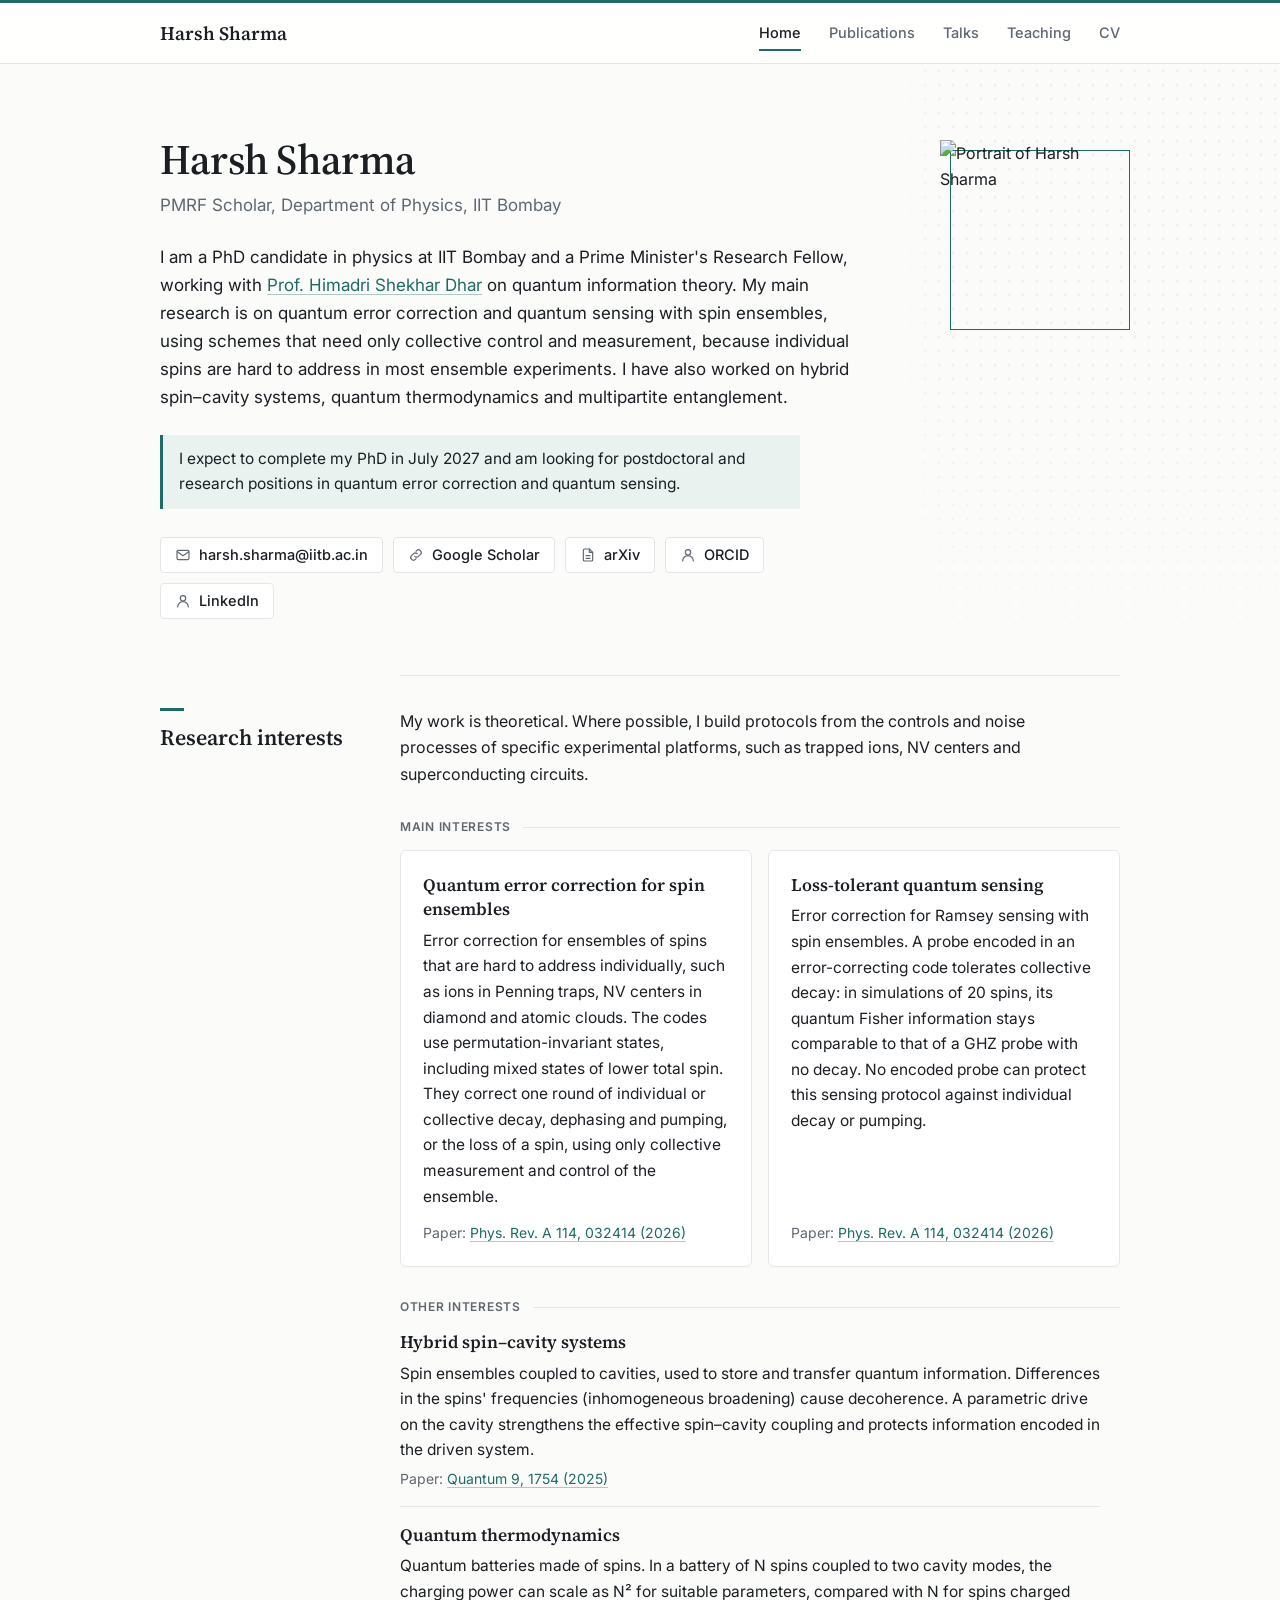
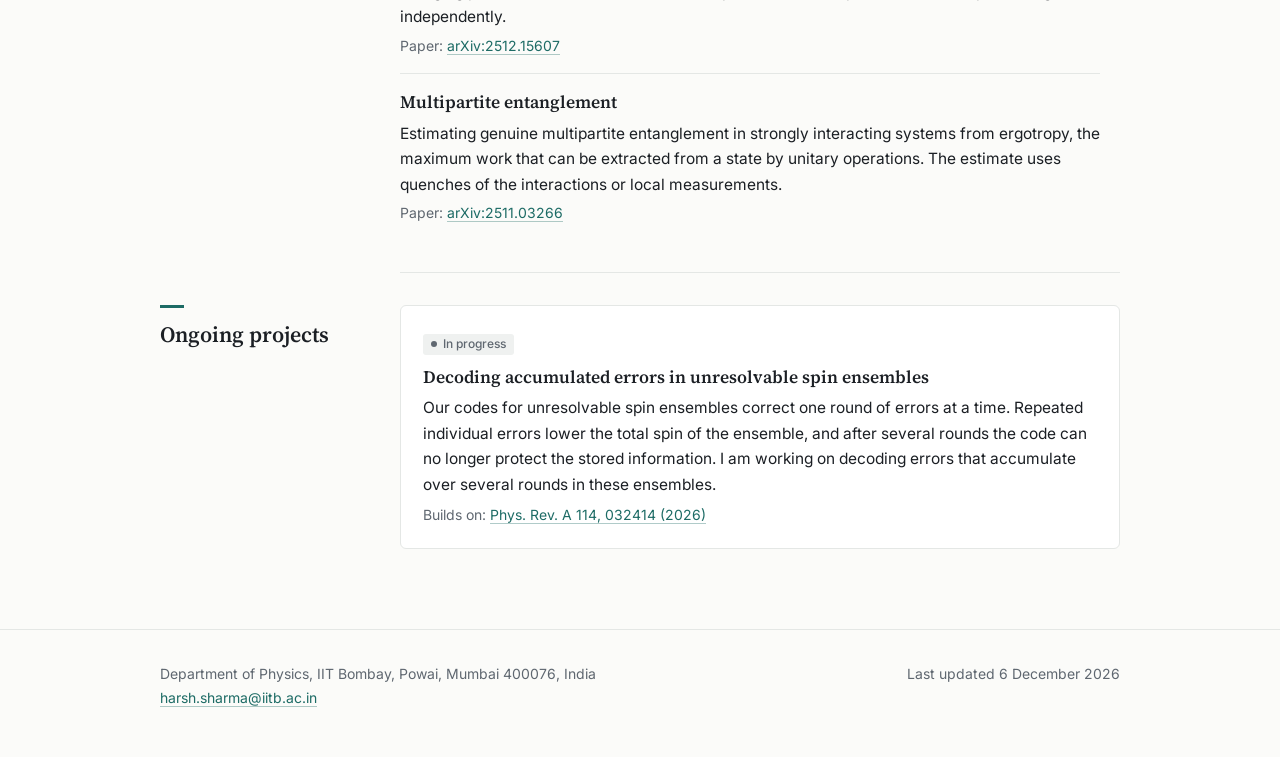
==== commit 177cb5f0: "Redesign the visual layer of the public pages - New palette as CSS variables with a matching dark mo" ====
--- a/index.html
+++ b/index.html
@@ -16,7 +16,7 @@
   <link rel="preconnect" href="https://fonts.googleapis.com">
   <link rel="preconnect" href="https://fonts.gstatic.com" crossorigin>
   <link rel="stylesheet" href="https://fonts.googleapis.com/css2?family=Inter:wght@400;500;600&family=Source+Serif+4:opsz,wght@8..60,400;8..60,600&display=swap">
-  <link rel="stylesheet" href="assets/site.css?v=20261018e">
+  <link rel="stylesheet" href="assets/site.css?v=20261020a">
   <noscript><style>main.is-loading { opacity: 1; }</style></noscript>
 </head>
 <body data-page="home">
@@ -49,10 +49,10 @@
   <footer class="site-footer" id="contact"></footer>
 
   <noscript><p class="wrap noscript">This page needs JavaScript to show its content. Contact: harsh.sharma@iitb.ac.in</p></noscript>
-  <script src="assets/content.js?v=20261018e"></script>
-  <script src="assets/sheet-config.js?v=20261018e"></script>
-  <script src="assets/publications.js?v=20261018e"></script>
-  <script src="assets/site-data.js?v=20261018e"></script>
-  <script src="assets/site.js?v=20261018e"></script>
+  <script src="assets/content.js?v=20261020a"></script>
+  <script src="assets/sheet-config.js?v=20261020a"></script>
+  <script src="assets/publications.js?v=20261020a"></script>
+  <script src="assets/site-data.js?v=20261020a"></script>
+  <script src="assets/site.js?v=20261020a"></script>
 </body>
 </html>
--- a/assets/site.css
+++ b/assets/site.css
@@ -1,201 +1,245 @@
 :root {
-  --bg: #fafaf8;
+  --bg: #fbfbf9;
   --surface: #fff;
-  --band: #f1f4f2;
-  --text: #1d252b;
-  --body: #333d44;
-  --muted: #5f6b72;
-  --line: #e3e7e5;
-  --line-strong: #cfd8d5;
+  --text: #1b1f24;
+  --secondary: #5f6770;
+  --rule: #e4e7e5;
   --accent: #1d6b65;
   --accent-soft: #eaf2f0;
+  --accent-strong: #14514c;
+  /* Derived from the palette above. */
+  --neutral-soft: #eff1f0;
+  --on-accent: #fff;
+  --header-bg: rgba(255, 255, 255, .86);
+  --dot: rgba(27, 31, 36, .055);
+  --frame: var(--accent);
+  --underline: rgba(29, 107, 101, .35);
+
   --serif: "Source Serif 4", Georgia, "Times New Roman", serif;
   --sans: "Inter", system-ui, -apple-system, "Segoe UI", Roboto, sans-serif;
+  /* Three heading sizes: page title, section heading, item title. */
+  --h1: 42px;
+  --h2: 22px;
+  --h3: 17.5px;
   --radius: 6px;
-  /* Spacing scale; sections and cards use these so the pages keep one rhythm. */
-  --s1: 4px;
-  --s2: 8px;
-  --s3: 12px;
-  --s4: 16px;
-  --s5: 24px;
-  --s6: 32px;
-  --s7: 48px;
-  --section-y: clamp(48px, 7vw, 80px);
+  --radius-sm: 4px;
+  --fast: 150ms ease;
   --max: 1040px;
   --pad: clamp(20px, 4vw, 40px);
+  --year-col: 72px;
+  --section-gap: 32px;
+  --header-h: 63px;
+}
+
+@media (prefers-color-scheme: dark) {
+  :root {
+    --bg: #101417;
+    --surface: #161b1f;
+    --text: #e6e8eb;
+    --secondary: #9aa3ab;
+    --rule: #283036;
+    --accent: #7cc4bd;
+    --accent-soft: #16302d;
+    --accent-strong: #a6dad4;
+    --neutral-soft: #1f262b;
+    --on-accent: #101417;
+    --header-bg: rgba(22, 27, 31, .86);
+    --dot: rgba(230, 232, 235, .06);
+    --frame: rgba(124, 196, 189, .55);
+    --underline: rgba(124, 196, 189, .4);
+  }
 }
 
 * { box-sizing: border-box; }
-html { scroll-behavior: smooth; -webkit-text-size-adjust: 100%; }
+html { -webkit-text-size-adjust: 100%; }
 body { margin: 0; background: var(--bg); color: var(--text); font: 16px/1.65 var(--sans); -webkit-font-smoothing: antialiased; }
 [hidden] { display: none !important; }
-a { color: var(--accent); text-decoration: underline; text-decoration-color: rgba(29, 107, 101, .35); text-decoration-thickness: 1px; text-underline-offset: 3px; transition: color .15s ease, text-decoration-color .15s ease, background-color .15s ease, border-color .15s ease; }
-a:hover { text-decoration-color: currentColor; }
-a:focus-visible, button:focus-visible { outline: 2px solid var(--accent); outline-offset: 3px; border-radius: 2px; }
-h1, h2, h3 { margin: 0; color: var(--text); }
+a { color: var(--accent); text-decoration: underline; text-decoration-color: var(--underline); text-decoration-thickness: 1px; text-underline-offset: 3px; transition: color var(--fast), text-decoration-color var(--fast), background-color var(--fast), border-color var(--fast); }
+a:hover { color: var(--accent-strong); text-decoration-color: currentColor; }
+:focus-visible { outline: 2px solid var(--accent); outline-offset: 2px; border-radius: 2px; }
+h1, h2, h3, h4 { margin: 0; color: var(--text); }
 .wrap { width: 100%; max-width: var(--max); margin: 0 auto; padding-left: var(--pad); padding-right: var(--pad); }
-.skip-link { position: absolute; left: -999px; top: 8px; z-index: 30; padding: 8px 12px; background: var(--text); color: #fff; }
+.skip-link { position: absolute; left: -999px; top: 8px; z-index: 30; padding: 8px 12px; background: var(--text); color: var(--bg); }
 .skip-link:focus { left: 8px; }
-
-/* Header: hairline rule, name, navigation */
-.site-header { position: sticky; top: 0; z-index: 20; background: rgba(250, 250, 248, .94); border-bottom: 1px solid var(--line); backdrop-filter: saturate(1.2) blur(10px); transition: box-shadow .2s ease; }
-.site-header.scrolled { box-shadow: 0 1px 10px rgba(29, 37, 43, .05); }
-.header-inner { min-height: 64px; display: flex; flex-wrap: wrap; align-items: center; justify-content: space-between; gap: 6px 24px; }
+.icon { flex: none; fill: none; stroke: currentColor; stroke-width: 1.75; stroke-linecap: round; stroke-linejoin: round; }
+
+/* Header: accent strip on top, white bar with a hairline, name left, navigation right */
+.site-header { position: sticky; top: 0; z-index: 20; border-top: 3px solid var(--accent); border-bottom: 1px solid var(--rule); background: var(--header-bg); -webkit-backdrop-filter: saturate(1.2) blur(10px); backdrop-filter: saturate(1.2) blur(10px); }
+.header-inner { min-height: 60px; display: flex; flex-wrap: wrap; align-items: center; justify-content: space-between; column-gap: 24px; }
 .site-name { color: var(--text); font: 600 19px/1.2 var(--serif); text-decoration: none; }
-.site-name:hover { color: var(--accent); }
-.site-header nav { display: flex; flex-wrap: wrap; gap: 4px 26px; }
-.site-header nav a { padding: 4px 0; border-bottom: 2px solid transparent; color: var(--muted); font-size: 14.5px; text-decoration: none; }
-.site-header nav a:hover { border-bottom-color: var(--line-strong); color: var(--text); }
-.site-header nav a[aria-current] { border-bottom-color: var(--accent); color: var(--text); font-weight: 500; }
-
-/* Intro */
-main { transition: opacity .25s ease; }
+.site-name:hover { color: var(--text); }
+.site-header nav { display: flex; flex-wrap: wrap; gap: 4px 28px; }
+.site-header nav a { position: relative; padding: 6px 0; color: var(--secondary); font-size: 14.5px; font-weight: 500; text-decoration: none; }
+.site-header nav a::after { position: absolute; left: 0; right: 0; bottom: 0; height: 2px; background: var(--accent); transform: scaleX(0); transform-origin: left; transition: transform var(--fast); content: ""; }
+.site-header nav a:hover, .site-header nav a[aria-current] { color: var(--text); }
+.site-header nav a:hover::after, .site-header nav a[aria-current]::after { transform: scaleX(1); }
+.menu-button { display: none; width: 38px; height: 38px; padding: 0; align-items: center; justify-content: center; border: 1px solid var(--rule); border-radius: var(--radius-sm); background: var(--surface); color: var(--text); cursor: pointer; transition: border-color var(--fast); }
+.menu-button:hover { border-color: var(--accent); }
+.menu-button .icon { width: 18px; height: 18px; }
+
+/* Home hero: name, title, bio, availability, links; portrait with an offset frame */
 main.is-loading { opacity: 0; }
-.intro { padding-top: clamp(48px, 8vw, 88px); padding-bottom: var(--section-y); display: grid; grid-template-columns: minmax(0, 1fr) 220px; gap: clamp(36px, 6vw, 72px); align-items: start; }
-.intro h1 { font: 600 clamp(36px, 5vw, 48px)/1.1 var(--serif); letter-spacing: -.01em; }
-.role { margin: 10px 0 28px; color: var(--muted); font-size: 17px; }
-.bio p { max-width: 64ch; margin: 0 0 var(--s4); color: var(--body); font-size: 17px; line-height: 1.72; }
-.availability { max-width: 64ch; margin: var(--s5) 0 0; padding: var(--s3) var(--s4); border-left: 3px solid var(--accent); border-radius: 0 var(--radius) var(--radius) 0; background: var(--accent-soft); color: var(--text); font-size: 15.5px; line-height: 1.6; }
-.profile-links { margin: var(--s6) 0 0; padding: var(--s5) 0 0; display: flex; flex-wrap: wrap; gap: var(--s1) var(--s2); border-top: 1px solid var(--line); list-style: none; font-size: 14.5px; }
-/* Email and CV on the first row, the profiles on the next. The empty item breaks the line;
-   the 4px row gap on each side of it adds up to the 8px spacing between chips. */
-.profile-links::after { flex-basis: 100%; order: 1; content: ""; }
-.profile-links [data-cv-item] ~ li { order: 2; }
-.profile-links a { display: inline-block; padding: var(--s1) var(--s3); border: 1px solid var(--line); border-radius: 999px; background: var(--surface); text-decoration: none; }
-.profile-links a:hover { border-color: var(--accent); background: var(--accent-soft); }
-/* A lattice of teal dots behind the portrait. */
-.portrait { position: relative; margin: 6px 0 0; }
-.portrait::before { position: absolute; inset: 18px -22px -22px 18px; background: radial-gradient(circle, rgba(29, 107, 101, .38) 1.2px, transparent 1.7px) -2px -2px / 12px 12px; content: ""; }
-.portrait img { position: relative; display: block; width: 100%; height: auto; aspect-ratio: 1; object-fit: cover; border-radius: var(--radius); }
+main { overflow-x: clip; }
+.intro { position: relative; isolation: isolate; padding-top: clamp(40px, 7vw, 72px); padding-bottom: 56px; display: grid; grid-template-columns: minmax(0, 1fr) 180px; gap: 64px; align-items: start; }
+/* "Spin lattice": a faint dot grid on the hero background, kept to the portrait's side so it never sits behind text. */
+.intro::before { position: absolute; z-index: -1; top: 0; bottom: 0; left: calc(100% - var(--pad) - 180px - 36px); right: calc(50% - 50vw); background: radial-gradient(circle, var(--dot) 1.3px, transparent 1.8px) 0 0 / 14px 14px; -webkit-mask-image: linear-gradient(to right, transparent, #000 40px), linear-gradient(to bottom, #000 50%, transparent); -webkit-mask-composite: source-in; mask-image: linear-gradient(to right, transparent, #000 40px), linear-gradient(to bottom, #000 50%, transparent); mask-composite: intersect; content: ""; }
+.intro h1 { font: 600 var(--h1)/1.12 var(--serif); letter-spacing: -.01em; }
+.role { margin: 8px 0 24px; color: var(--secondary); font-size: 17px; }
+.bio p { max-width: 64ch; margin: 0 0 16px; font-size: 17px; line-height: 1.65; }
+.availability { max-width: 64ch; margin: 24px 0 0; padding: 12px 16px; border-left: 3px solid var(--accent); background: var(--accent-soft); color: var(--text); font-size: 15.5px; line-height: 1.6; }
+.profile-links { margin: 28px 0 0; padding: 0; display: flex; flex-wrap: wrap; gap: 10px; list-style: none; }
+/* The CV button leads the row. */
+.profile-links [data-cv-item] { order: -1; }
+.button { display: inline-flex; align-items: center; gap: 8px; min-height: 36px; max-width: 100%; padding: 6px 14px; border: 1px solid var(--rule); border-radius: var(--radius-sm); background: var(--surface); color: var(--text); font-size: 14.5px; font-weight: 500; line-height: 1.4; text-decoration: none; overflow-wrap: anywhere; }
+.button .icon { color: var(--secondary); transition: color var(--fast); }
+.button:hover { border-color: var(--accent); color: var(--text); }
+.button-primary, .download-link { border-color: var(--accent); background: var(--accent); color: var(--on-accent); }
+.button-primary .icon, .download-link .icon { color: inherit; }
+.button-primary:hover, .download-link:hover { border-color: var(--accent-strong); background: var(--accent-strong); color: var(--on-accent); }
+.button:focus-visible, .download-link:focus-visible, .menu-button:focus-visible { border-radius: var(--radius-sm); }
+.portrait { position: relative; width: 180px; margin: 4px 0 0; }
+.portrait::after { position: absolute; inset: 10px -10px -10px 10px; border: 1px solid var(--frame); content: ""; }
+.portrait img { position: relative; z-index: 1; display: block; width: 100%; height: auto; aspect-ratio: 1; object-fit: cover; }
 
 /* Page titles (all pages except home) */
-.page-intro { padding-top: clamp(40px, 7vw, 72px); padding-bottom: clamp(32px, 5vw, 48px); }
-.page-intro h1 { font: 600 clamp(36px, 5vw, 46px)/1.12 var(--serif); letter-spacing: -.01em; }
-.page-lead { max-width: 64ch; margin: 14px 0 0; color: var(--muted); font-size: 16px; }
-.download-link { display: inline-block; padding: 9px var(--s4); border: 1px solid var(--accent); border-radius: var(--radius); background: var(--surface); font-weight: 500; text-decoration: none; }
-.download-link:hover { background: var(--accent); color: #fff; }
-
-/* Sections: a short teal rule marks each heading */
-.section { padding-top: var(--section-y); padding-bottom: var(--section-y); display: grid; grid-template-columns: 180px minmax(0, 1fr); gap: 40px; border-top: 1px solid var(--line); scroll-margin-top: 64px; }
-.section > h2 { position: sticky; top: 96px; align-self: start; font: 600 24px/1.3 var(--serif); }
-.section > h2::before { display: block; width: 28px; height: 2px; margin: 0 0 14px; background: var(--accent); content: ""; }
-.subhead { margin: 36px 0 var(--s4); display: flex; align-items: center; gap: var(--s3); color: var(--accent); font: 600 12px/1.4 var(--sans); letter-spacing: .09em; text-transform: uppercase; }
-.subhead::after { flex: 1; height: 1px; background: var(--line); content: ""; }
+.page-intro { padding-top: clamp(40px, 7vw, 64px); padding-bottom: 40px; }
+.page-intro h1 { font: 600 var(--h1)/1.12 var(--serif); letter-spacing: -.01em; }
+.page-lead { max-width: 64ch; margin: 12px 0 0; color: var(--secondary); }
+.download-link { display: inline-flex; align-items: center; gap: 8px; padding: 8px 16px; border: 1px solid var(--accent); border-radius: var(--radius-sm); font-size: 14.5px; font-weight: 500; text-decoration: none; }
+
+/* Sections: heading in a left column under a short accent bar; a hairline over the content column */
+.section { padding-bottom: var(--section-gap); display: grid; grid-template-columns: 200px minmax(0, 720px); column-gap: 40px; scroll-margin-top: var(--header-h); }
+.section::before { grid-column: 2; grid-row: 1; margin-bottom: var(--section-gap); border-top: 1px solid var(--rule); content: ""; }
+.section > h2 { grid-column: 1; grid-row: 2; position: sticky; top: calc(var(--header-h) + 32px); align-self: start; font: 600 var(--h2)/1.3 var(--serif); }
+.section > h2::before { display: block; width: 24px; height: 3px; margin: 0 0 12px; background: var(--accent); content: ""; }
+.section > .section-body { grid-column: 2; grid-row: 2; min-width: 0; }
+.subhead { margin: 32px 0 14px; display: flex; align-items: center; gap: 12px; color: var(--secondary); font: 600 12px/1.4 var(--sans); letter-spacing: .06em; text-transform: uppercase; }
+.subhead::after { flex: 1; height: 1px; background: var(--rule); content: ""; }
 .section-body > .subhead:first-child { margin-top: 0; }
-.lead, .section-lead { max-width: 68ch; margin: 0 0 var(--s2); color: var(--body); font-size: 16px; line-height: 1.7; }
-.section-lead { margin-bottom: 20px; color: var(--muted); font-size: 15.5px; }
-.placeholder-note { margin: 0; color: var(--muted); font-style: italic; }
-.teaching-group + .teaching-group { margin-top: var(--s6); }
-.teaching-group h3 { margin: 0 0 var(--s3); color: var(--text); font: 600 18px/1.4 var(--serif); }
-.teaching-group h3 + .section-lead { margin: calc(-1 * var(--s2)) 0 var(--s3); }
-.entry-year { color: var(--muted); font-size: 14px; font-weight: 500; font-variant-numeric: tabular-nums; }
-
-/* Pills (categorical labels: talk type, project status) and link buttons */
-.pill { display: inline-block; padding: 1px var(--s2); border-radius: 999px; background: var(--accent-soft); color: var(--accent); font-size: 12.5px; font-weight: 500; line-height: 1.6; letter-spacing: .01em; white-space: nowrap; }
-.entry-links { display: inline-flex; flex-wrap: wrap; gap: 6px; font-size: 13px; }
-.entry-links a, .link-button { display: inline-block; padding: 2px 10px; border: 1px solid var(--line); border-radius: 4px; background: var(--surface); color: var(--accent); font: 500 13px/1.6 var(--sans); text-decoration: none; white-space: nowrap; cursor: pointer; transition: background-color .15s ease, border-color .15s ease; }
-.entry-links a:hover, .link-button:hover { border-color: var(--accent); background: var(--accent-soft); }
-.entry-links a:focus-visible, .link-button:focus-visible { border-radius: 4px; }
-.profile-links a:focus-visible { border-radius: 999px; }
-.download-link:focus-visible { border-radius: var(--radius); }
-
-/* Cards: one white card per publication list, talk group, project or dated list */
-.pub-list, .talk, .project, .compact { border: 1px solid var(--line); border-radius: var(--radius); background: var(--surface); }
-
-/* Research interests and ongoing projects */
-.interest, .project { max-width: 70ch; }
-.interest + .interest { margin-top: 26px; }
-.project { padding: 20px var(--s5) 22px; }
-.project + .project { margin-top: var(--s4); }
-.project .project-status { display: inline-flex; align-items: center; gap: 7px; margin: 0 0 10px; padding: 2px 10px; border-radius: 999px; background: var(--accent-soft); color: var(--accent); font: 600 11.5px/1.6 var(--sans); letter-spacing: .08em; text-transform: uppercase; }
+.lead, .section-lead { max-width: 68ch; margin: 0 0 8px; }
+.section-lead { margin-bottom: 16px; color: var(--secondary); font-size: 15.5px; }
+.placeholder-note { margin: 0; color: var(--secondary); font-style: italic; }
+.entry-year { color: var(--secondary); font-size: 14px; font-weight: 500; font-variant-numeric: tabular-nums; }
+
+/* Neutral labels (talk type, project status) and quiet link rows */
+.pill { display: inline-block; padding: 0 7px; border-radius: 3px; background: var(--neutral-soft); color: var(--secondary); font-size: 12px; font-weight: 500; line-height: 1.7; white-space: nowrap; }
+.entry-links { display: inline-flex; flex-wrap: wrap; align-items: baseline; font-size: 14px; }
+.entry-links > * + *::before { display: inline-block; margin: 0 8px; color: var(--secondary); pointer-events: none; content: "·"; }
+.link-button { padding: 0; border: 0; background: none; color: var(--accent); font: inherit; text-decoration: underline; text-decoration-color: var(--underline); text-underline-offset: 3px; cursor: pointer; transition: color var(--fast), text-decoration-color var(--fast); }
+.link-button:hover { color: var(--accent-strong); text-decoration-color: currentColor; }
+
+/* Research interests: main interests as cards, other interests as a list */
+.interest h3, .interest h4, .project h3 { margin: 0; font: 600 var(--h3)/1.4 var(--serif); }
+.interest p, .project p { margin: 6px 0 0; font-size: 15.5px; line-height: 1.65; }
+.interest .refs, .project .refs { color: var(--secondary); font-size: 14px; }
+.interest-grid { display: grid; grid-template-columns: repeat(2, minmax(0, 1fr)); gap: 16px; }
+.interest-grid .interest, .project { padding: 22px; border: 1px solid var(--rule); border-radius: var(--radius); background: var(--surface); transition: border-color var(--fast); }
+.interest-grid .interest { display: flex; flex-direction: column; }
+.interest-grid .interest:hover, .project:hover { border-color: var(--accent); }
+.interest-grid .interest .refs { margin-top: auto; padding-top: 12px; }
+.interest-list .interest { max-width: 70ch; padding: 16px 0; }
+.interest-list .interest:first-child { padding-top: 0; }
+.interest-list .interest + .interest { border-top: 1px solid var(--rule); }
+.interest-list .interest .refs { margin-top: 4px; }
+
+/* Ongoing projects */
+.project + .project { margin-top: 16px; }
+.project .project-status { display: inline-flex; align-items: center; gap: 6px; margin: 0 0 10px; padding: 0 8px; border-radius: 3px; background: var(--neutral-soft); color: var(--secondary); font-size: 12px; font-weight: 500; line-height: 1.7; }
 .project .project-status::before { width: 6px; height: 6px; border-radius: 50%; background: currentColor; content: ""; }
-.interest h3, .interest h4, .project h3 { margin: 0; color: var(--text); font: 600 18px/1.4 var(--serif); }
-.interest p, .project p { margin: 6px 0 0; color: var(--body); font-size: 15.5px; line-height: 1.68; }
-.interest .refs, .project .refs { color: var(--muted); font-size: 14px; }
-
-/* Publications: rows divided by hairlines inside one card */
-.pub-list { padding: 0 var(--s5); }
-.entry { display: grid; grid-template-columns: 56px minmax(0, 1fr); gap: var(--s4); }
-.pub { padding: var(--s5) 0; }
-.pub + .pub { border-top: 1px solid var(--line); }
-.pub .entry-year { padding-top: 3px; }
-.pub h3 { font: 600 19.5px/1.38 var(--serif); }
+
+/* Publications: year column with a type label; hairlines between entries */
+.entry { display: grid; grid-template-columns: var(--year-col) minmax(0, 1fr); gap: 16px; }
+.pub { padding: 20px 0; }
+.pub:first-child { padding-top: 0; }
+.pub + .pub { border-top: 1px solid var(--rule); }
+.pub .entry-year { padding-top: 2px; }
+.pub .entry-year::after { display: block; width: fit-content; margin-top: 6px; padding: 0 6px; border-radius: 3px; font-size: 12px; font-weight: 500; line-height: 1.7; }
+#journal-list .entry-year::after { background: var(--accent-soft); color: var(--accent); content: "Journal"; }
+#preprint-list .entry-year::after { background: var(--neutral-soft); color: var(--secondary); content: "Preprint"; }
+.pub h3 { font: 600 var(--h3)/1.4 var(--serif); }
 .pub h3 a { color: var(--text); text-decoration: none; }
 .pub h3 a:hover { color: var(--accent); }
-.pub-authors { margin: 6px 0 0; color: var(--muted); font-size: 15px; }
+.pub-authors { margin: 6px 0 0; color: var(--secondary); font-size: 15px; }
 .pub-authors strong { color: var(--text); font-weight: 600; }
-.pub-venue { margin: 2px 0 0; color: var(--muted); font-size: 15px; font-style: italic; }
-.pub .entry-links { margin: 14px 0 0; display: flex; }
-
-/* Talks: year, type pill, event, links */
-.talk { padding: 20px var(--s5) var(--s4); }
-.talk + .talk { margin-top: var(--s4); }
-.talk h3 { font: 600 18px/1.4 var(--serif); }
-.talk ul { margin: 10px 0 0; padding: 0; list-style: none; }
-.talk li, .compact li { padding: 6px 0; display: grid; grid-template-columns: 56px minmax(0, 1fr); gap: var(--s4); color: var(--body); font-size: 15.5px; line-height: 1.55; }
-.talk li { grid-template-columns: 56px 60px minmax(0, 1fr) auto; column-gap: var(--s3); }
-.talk li .entry-year { padding-top: 2px; }
-.talk li .pill { vertical-align: 1px; }
+.pub-venue { margin: 2px 0 0; color: var(--secondary); font-size: 15px; font-style: italic; }
+.pub .entry-links { margin: 10px 0 0; display: flex; }
+
+/* Talks: year, type, event, links */
+.talk + .talk { margin-top: 28px; }
+.talk h3 { font: 600 var(--h3)/1.4 var(--serif); }
+.talk ul { margin: 8px 0 0; padding: 0; list-style: none; }
+.talk li, .compact li { padding: 12px 0; display: grid; grid-template-columns: var(--year-col) minmax(0, 1fr); gap: 16px; font-size: 15.5px; line-height: 1.55; }
+.talk li + li, .compact li + li { border-top: 1px solid var(--rule); }
+.talk li { grid-template-columns: var(--year-col) 64px minmax(0, 1fr) auto; column-gap: 12px; }
+.talk li .entry-year, .compact li .entry-year { padding-top: 1px; }
 .talk li .entry-links { align-self: start; justify-content: flex-end; }
 
-/* Dated lists (schools, teaching, CV): one card, rows divided by hairlines */
-.compact { margin: 0; padding: var(--s1) var(--s5); list-style: none; }
-.compact li { padding: 14px 0; }
-.compact li + li { border-top: 1px solid var(--line); }
-.compact li .entry-year { padding-top: 1px; }
-.compact li small { display: block; margin-top: 2px; color: var(--muted); font-size: 14.5px; }
+/* Dated lists (schools, teaching, CV) */
+.compact { margin: 0; padding: 0; list-style: none; }
+.compact li:first-child { padding-top: 0; }
+.compact li small { display: block; margin-top: 2px; color: var(--secondary); font-size: 14.5px; }
 .compact.dated li { grid-template-columns: 128px minmax(0, 1fr); }
-
-/* Footer band */
-.site-footer { margin-top: var(--s6); border-top: 1px solid var(--line); background: var(--band); }
-.footer-inner { padding-top: var(--s6); padding-bottom: var(--s7); display: flex; flex-wrap: wrap; justify-content: space-between; gap: var(--s2) var(--s6); color: var(--body); font-size: 14px; }
+.teaching-group + .teaching-group { margin-top: 36px; }
+.teaching-group h3 { margin: 0 0 12px; font: 600 var(--h3)/1.4 var(--serif); }
+.teaching-group h3 + .section-lead { margin: -4px 0 12px; }
+
+/* Footer: contact on the left, page details on the right */
+.site-footer { margin-top: 48px; border-top: 1px solid var(--rule); }
+.footer-inner { padding-top: 32px; padding-bottom: 48px; display: grid; grid-template-columns: minmax(0, 1fr) auto; gap: 8px 32px; color: var(--secondary); font-size: 14px; }
 .footer-inner p { margin: 0; }
-.noscript { padding-top: var(--s5); color: var(--muted); }
+.footer-meta { text-align: right; }
+.noscript { padding-top: 24px; color: var(--secondary); }
 
 @media (max-width: 860px) {
-  .intro { grid-template-columns: 1fr; }
-  .portrait { order: -1; width: 150px; }
-  .portrait::before { inset: 12px -14px -14px 12px; }
-  .section { grid-template-columns: 1fr; gap: var(--s5); }
+  .section { grid-template-columns: minmax(0, 1fr); }
+  .section::before { grid-column: 1; }
+  .section > h2 { position: static; grid-column: 1; grid-row: 2; margin-bottom: 20px; }
+  .section > .section-body { grid-column: 1; grid-row: 3; }
+}
+
+@media (max-width: 720px) {
+  .menu-button { display: inline-flex; }
+  .site-header nav { display: none; flex-basis: 100%; flex-direction: column; align-items: flex-start; gap: 2px; padding: 4px 0 14px; }
+  .site-header.menu-open nav { display: flex; }
+  .site-header nav a { font-size: 15.5px; }
+
+  .intro { grid-template-columns: minmax(0, 1fr); gap: 32px; padding-top: 32px; }
+  .portrait { order: -1; width: 140px; }
+  /* Below the hero's text breakpoint the lattice fills the portrait's row only. */
+  .intro::before { left: calc(50% - 50vw); bottom: auto; height: 196px; -webkit-mask-image: linear-gradient(to bottom, #000 60%, transparent); mask-image: linear-gradient(to bottom, #000 60%, transparent); }
+  .interest-grid { grid-template-columns: minmax(0, 1fr); }
+  .footer-inner { grid-template-columns: minmax(0, 1fr); }
+  .footer-meta { text-align: left; }
+}
+
+@media (max-width: 560px) {
+  :root { --h1: 36px; }
+  .page-intro { padding-top: 32px; padding-bottom: 32px; }
+  .bio p { font-size: 16.5px; }
+  .interest-grid .interest, .project { padding: 18px; }
+  .entry, .compact li, .compact.dated li { grid-template-columns: minmax(0, 1fr); gap: 4px; }
+  .pub .entry-year { display: flex; align-items: center; gap: 10px; }
+  .pub .entry-year::after { margin-top: 0; }
+  .talk li { padding: 10px 0; grid-template-columns: auto minmax(0, 1fr); gap: 4px 10px; }
+  .talk li > :nth-child(n + 3) { grid-column: 1 / -1; }
+  .talk li .entry-links { margin-top: 2px; justify-content: flex-start; }
+}
+
+@media (prefers-reduced-motion: reduce) {
+  *, *::before, *::after { transition: none !important; }
+}
+
+@media print {
+  :root { --bg: #fff; --surface: #fff; --text: #000; --secondary: #000; --rule: #bbb; --accent: #000; --accent-soft: #fff; --neutral-soft: #fff; }
+  body { background: #fff; color: #000; }
+  .site-header, .site-footer, .skip-link, .menu-button, .pub .entry-links, .talk .entry-links, .link-button, .download-link, [data-cv-item] { display: none !important; }
+  main.is-loading { opacity: 1; }
+  .intro::before, .portrait::after, .section > h2::before, .subhead::after, .project .project-status::before { display: none; }
+  .section { break-inside: avoid-page; }
   .section > h2 { position: static; }
-}
-
-@media (max-width: 560px) {
-  .site-header { position: static; }
-  .header-inner { min-height: 0; padding-top: 14px; padding-bottom: var(--s2); }
-  .site-header nav { gap: var(--s1) 20px; }
-  .intro, .page-intro { padding-top: 28px; }
-  .portrait { width: 120px; }
-  .portrait::before { inset: 10px -12px -12px 10px; }
-  .bio p { font-size: 16.5px; }
-  /* Email and CV each on their own row, the profiles in two even columns. */
-  .profile-links { display: grid; grid-template-columns: repeat(2, minmax(0, 1fr)); gap: var(--s2) var(--s3); }
-  .profile-links::after { content: none; }
-  .profile-links li:first-child, .profile-links [data-cv-item] { grid-column: 1 / -1; }
-  .profile-links a { max-width: 100%; }
-  .project, .talk { padding: var(--s4) 14px; }
-  .pub-list { padding: 0 14px; }
-  .compact { padding: 2px 14px; }
-  .pub { padding: 18px 0; }
-  .entry, .compact li, .compact.dated li { grid-template-columns: 1fr; gap: var(--s1); }
-  .pub .entry-links { margin-top: var(--s3); }
-  .talk li { padding: var(--s2) 0; grid-template-columns: auto minmax(0, 1fr); gap: var(--s1) 10px; }
-  .talk li > :nth-child(n + 3) { grid-column: 1 / -1; }
-  .talk li .entry-links { margin-top: var(--s1); justify-content: flex-start; }
-}
-
-@media (prefers-reduced-motion: reduce) {
-  html { scroll-behavior: auto; }
-  main, .site-header, a, .entry-links a, .link-button { transition: none; }
-}
-
-@media print {
-  .site-header, .skip-link, .pub .entry-links, .talk .entry-links, .link-button, .download-link, [data-cv-item] { display: none !important; }
-  main.is-loading { opacity: 1; }
-  .section { break-inside: avoid-page; }
-  .section > h2::before, .portrait::before { display: none; }
-  .pub-list, .talk, .project, .compact { border: 0; padding-left: 0; padding-right: 0; background: none; }
-  .pill, .project .project-status { padding: 0; background: none; color: var(--muted); }
-  .site-footer { background: none; }
-  a { color: inherit; text-decoration: none; }
-}
+  .availability { border-left-color: #000; }
+  .interest-grid .interest, .project { border-color: #bbb; }
+  .button { border: 0; padding: 0; min-height: 0; }
+  .button .icon { display: none; }
+  a { color: #000; text-decoration: none; }
+}
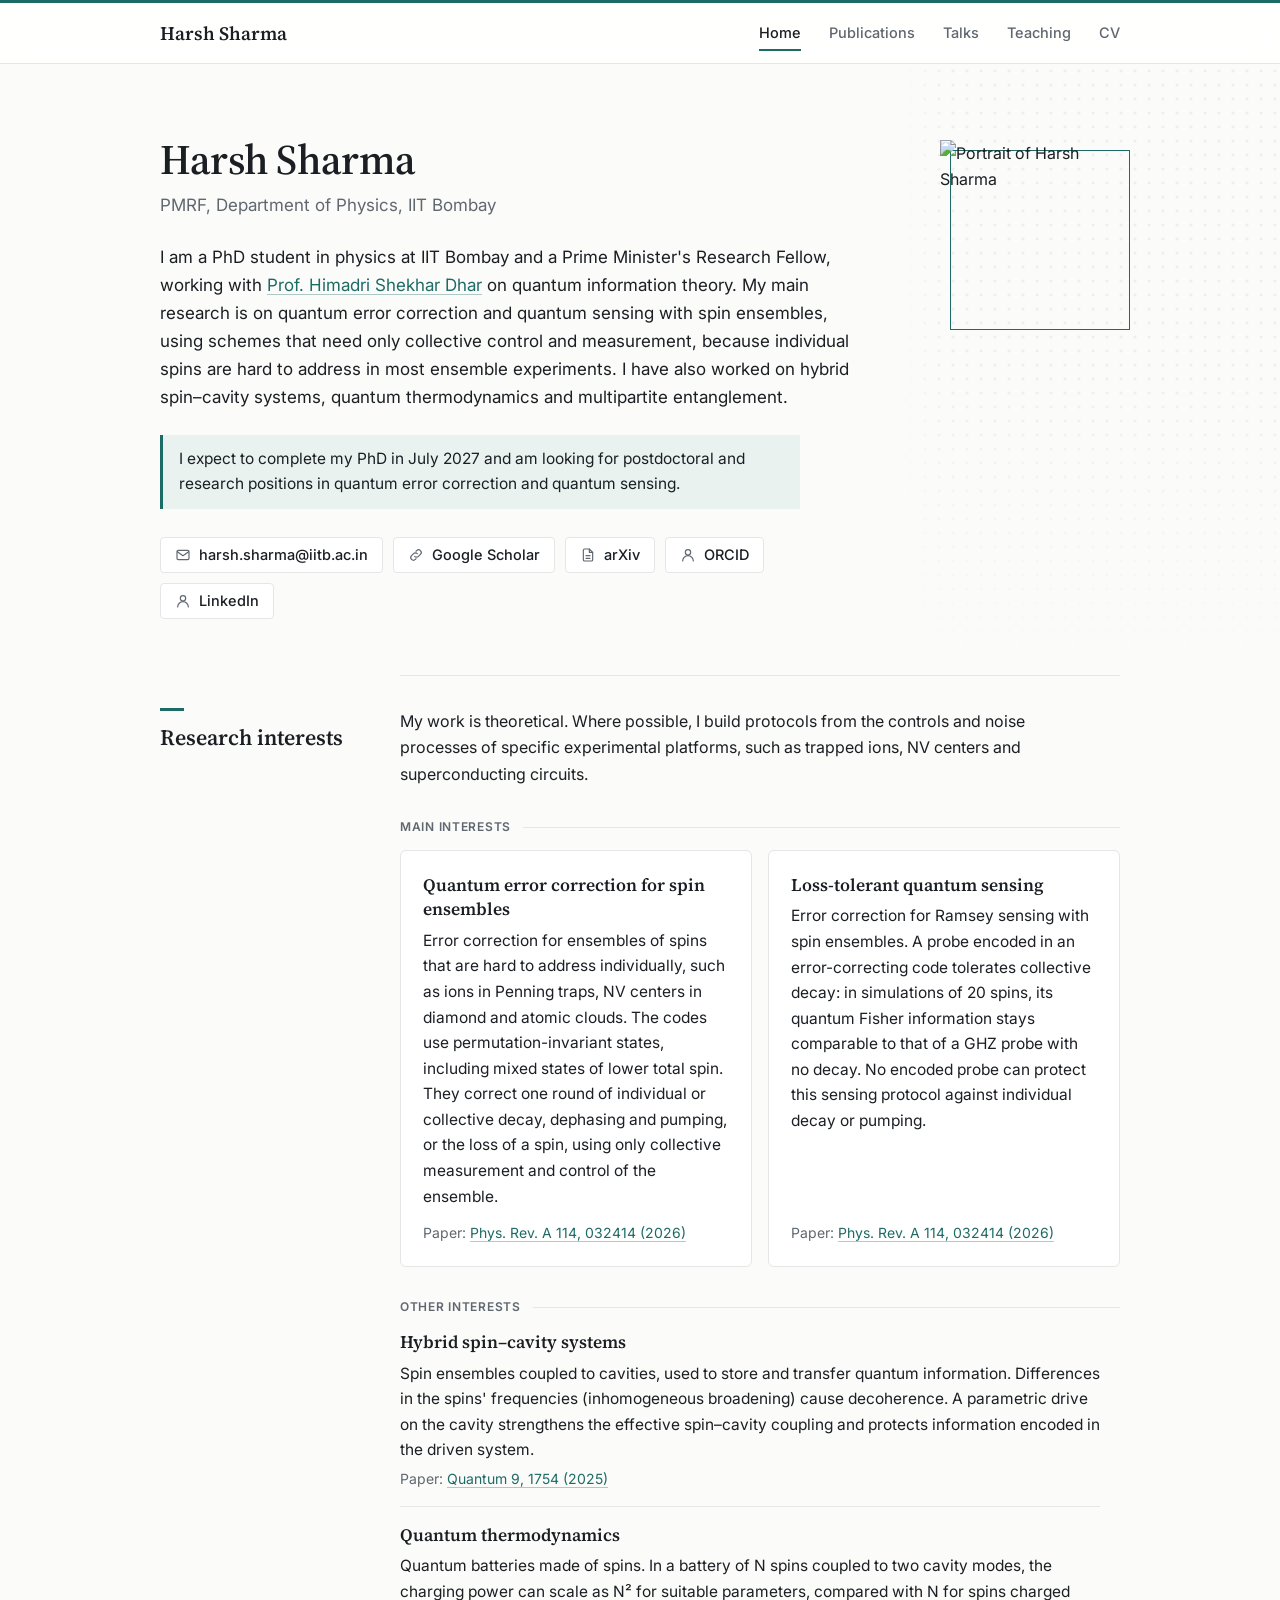
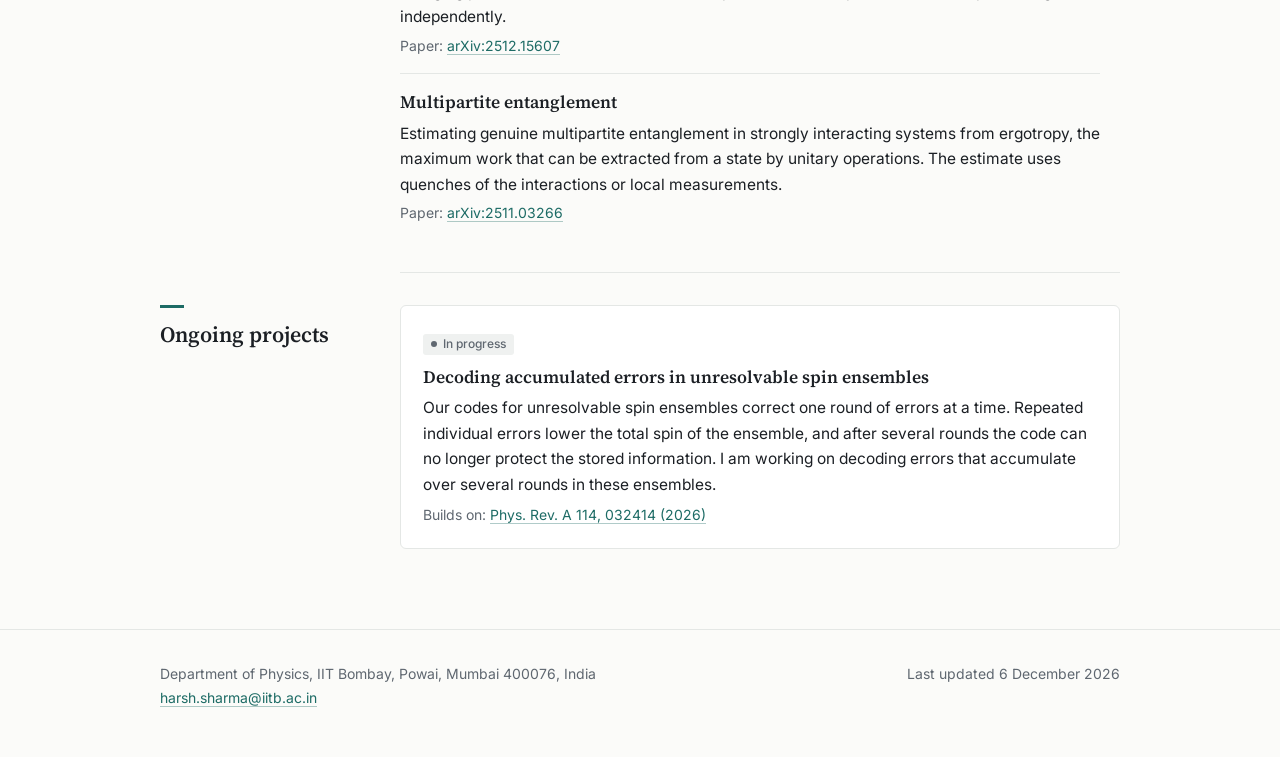
==== commit 29166f7c: "Group the Teaching page by course level The Teaching page now leads with the course level (for examp" ====
--- a/index.html
+++ b/index.html
@@ -16,7 +16,7 @@
   <link rel="preconnect" href="https://fonts.googleapis.com">
   <link rel="preconnect" href="https://fonts.gstatic.com" crossorigin>
   <link rel="stylesheet" href="https://fonts.googleapis.com/css2?family=Inter:wght@400;500;600&family=Source+Serif+4:opsz,wght@8..60,400;8..60,600&display=swap">
-  <link rel="stylesheet" href="assets/site.css?v=20261020a">
+  <link rel="stylesheet" href="assets/site.css?v=20261109a">
   <noscript><style>main.is-loading { opacity: 1; }</style></noscript>
 </head>
 <body data-page="home">
@@ -49,10 +49,10 @@
   <footer class="site-footer" id="contact"></footer>
 
   <noscript><p class="wrap noscript">This page needs JavaScript to show its content. Contact: harsh.sharma@iitb.ac.in</p></noscript>
-  <script src="assets/content.js?v=20261020a"></script>
-  <script src="assets/sheet-config.js?v=20261020a"></script>
-  <script src="assets/publications.js?v=20261020a"></script>
-  <script src="assets/site-data.js?v=20261020a"></script>
-  <script src="assets/site.js?v=20261020a"></script>
+  <script src="assets/content.js?v=20261109a"></script>
+  <script src="assets/sheet-config.js?v=20261109a"></script>
+  <script src="assets/publications.js?v=20261109a"></script>
+  <script src="assets/site-data.js?v=20261109a"></script>
+  <script src="assets/site.js?v=20261109a"></script>
 </body>
 </html>
--- a/assets/site.css
+++ b/assets/site.css
@@ -182,6 +182,13 @@
 .teaching-group + .teaching-group { margin-top: 36px; }
 .teaching-group h3 { margin: 0 0 12px; font: 600 var(--h3)/1.4 var(--serif); }
 .teaching-group h3 + .section-lead { margin: -4px 0 12px; }
+/* Teaching: level heading, then each subject with the terms it was taught in */
+.compact.subjects li { display: block; }
+.compact li small.teaching-terms { margin-top: 6px; color: var(--text); font-size: 14px; font-weight: 500; font-variant-numeric: tabular-nums; }
+.teaching-terms .term { white-space: nowrap; }
+.teaching-terms .sep { color: var(--secondary); }
+.teaching-terms.stacked .term { display: block; white-space: normal; }
+.teaching-terms .term-detail { color: var(--secondary); font-weight: 400; }
 
 /* Footer: contact on the left, page details on the right */
 .site-footer { margin-top: 48px; border-top: 1px solid var(--rule); }
